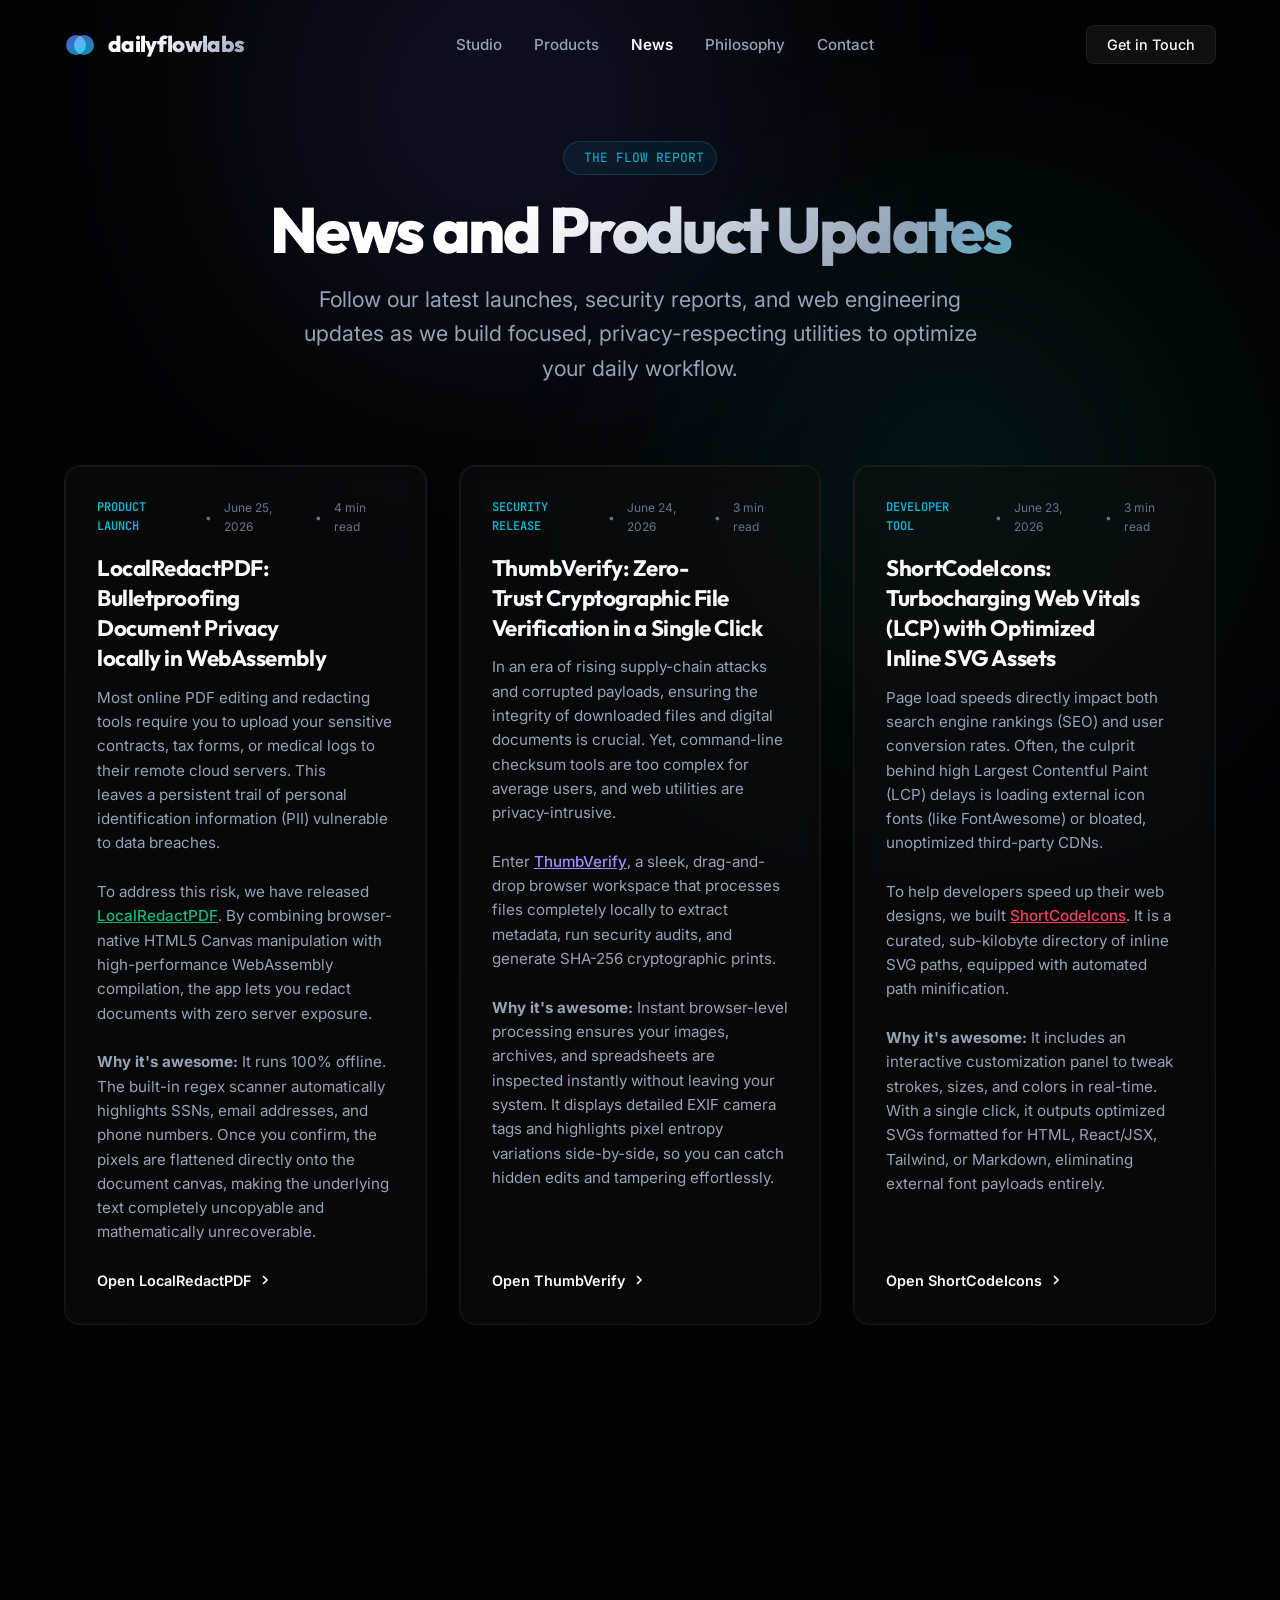
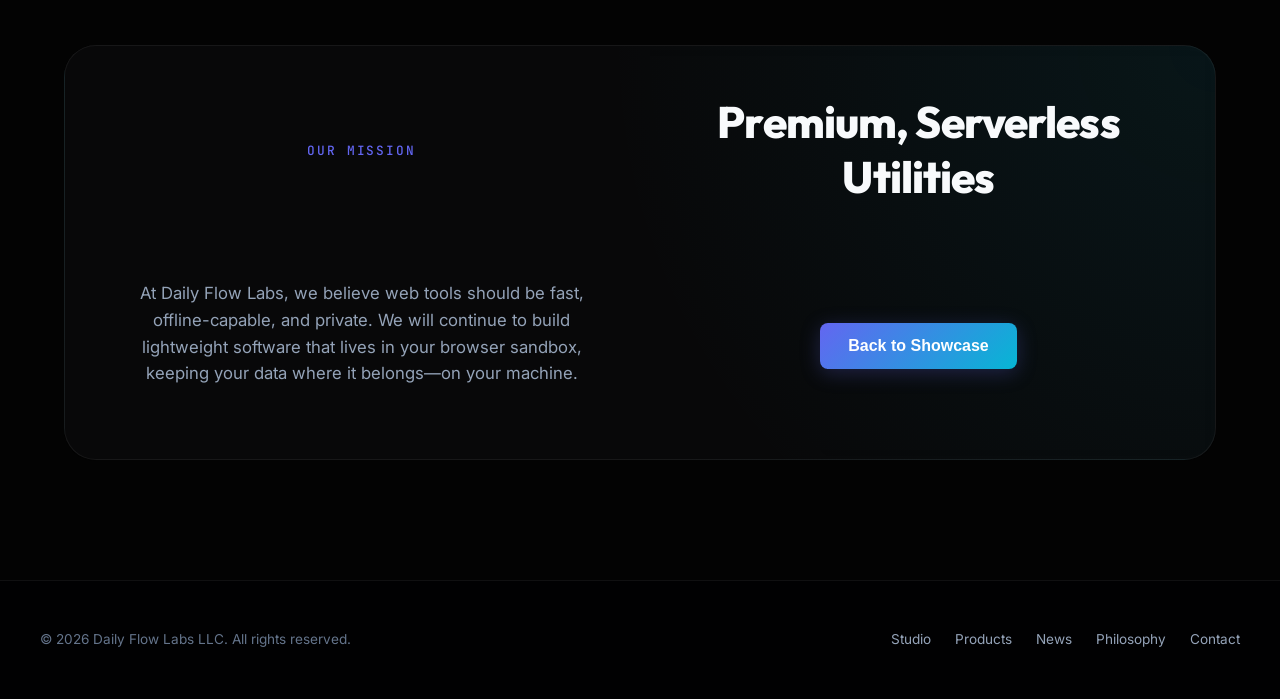
==== news.html @ a39d86da "Add news page and showcase three new apps: ThumbVerify, LocalRedactPDF, ShortCodeIcons" ====
<!DOCTYPE html>
<html lang="en">
<head>
  <!-- Google tag (gtag.js) -->
  <script async src="https://www.googletagmanager.com/gtag/js?id=G-Y9NVESWLRV"></script>
  <script>
    window.dataLayer = window.dataLayer || [];
    function gtag(){dataLayer.push(arguments);}
    gtag('js', new Date());

    gtag('config', 'G-Y9NVESWLRV');
  </script>

  <meta charset="UTF-8">
  <meta name="viewport" content="width=device-width, initial-scale=1.0">
  
  <!-- SEO Meta Tags -->
  <title>News & Updates | Daily Flow Labs LLC</title>
  <meta name="description" content="Read the latest product announcements, engineering updates, and privacy reports from Daily Flow Labs LLC. Learn about ThumbVerify, LocalRedactPDF, and ShortCodeIcons.">
  <meta name="keywords" content="Daily Flow Labs, news, updates, software blog, ThumbVerify, LocalRedactPDF, ShortCodeIcons, privacy-first software, local-first apps">
  <meta name="author" content="Daily Flow Labs LLC">
  <meta name="robots" content="index, follow">
  
  <!-- OpenGraph / Facebook -->
  <meta property="og:type" content="website">
  <meta property="og:url" content="https://dailyflowlabs.com/news.html">
  <meta property="og:title" content="News & Updates | Daily Flow Labs LLC">
  <meta property="og:description" content="Stay updated with our latest local-first utility apps, WebAssembly releases, and offline-capable software updates.">
  <meta property="og:image" content="https://dailyflowlabs.com/assets/og-cover.png">

  <!-- Twitter -->
  <meta property="twitter:card" content="summary_large_image">
  <meta property="twitter:url" content="https://dailyflowlabs.com/news.html">
  <meta property="twitter:title" content="News & Updates | Daily Flow Labs LLC">
  <meta property="twitter:description" content="Stay updated with our latest local-first utility apps, WebAssembly releases, and offline-capable software updates.">
  <meta property="twitter:image" content="https://dailyflowlabs.com/assets/og-cover.png">

  <!-- Style Sheets -->
  <link rel="stylesheet" href="index.css">
  
  <!-- Scripts -->
  <script src="app.js" defer></script>

  <!-- Structured Data JSON-LD for Articles & Blog -->
  <script type="application/ld+json">
  {
    "@context": "https://schema.org",
    "@type": "Blog",
    "name": "The Flow Report",
    "description": "Latest announcements and product releases from Daily Flow Labs.",
    "url": "https://dailyflowlabs.com/news.html",
    "publisher": {
      "@type": "Organization",
      "name": "Daily Flow Labs LLC",
      "logo": {
        "@type": "ImageObject",
        "url": "https://dailyflowlabs.com/assets/og-cover.png"
      }
    },
    "blogPost": [
      {
        "@type": "BlogPosting",
        "headline": "LocalRedactPDF: Bulletproofing Document Privacy locally in WebAssembly",
        "datePublished": "2026-06-25",
        "author": {
          "@type": "Organization",
          "name": "Daily Flow Labs LLC"
        },
        "description": "We are proud to announce the release of LocalRedactPDF, a 100% offline document redact tool built using WebAssembly that scrubs sensitive details entirely in your browser canvas.",
        "url": "https://dailyflowlabs.com/news.html#localredactpdf"
      },
      {
        "@type": "BlogPosting",
        "headline": "ThumbVerify: Zero-Trust Cryptographic File Verification in a Single Click",
        "datePublished": "2026-06-24",
        "author": {
          "@type": "Organization",
          "name": "Daily Flow Labs LLC"
        },
        "description": "Ensure media and document integrity with ThumbVerify, a browser-based utility that extracts EXIF metadata and matches cryptographic signatures offline.",
        "url": "https://dailyflowlabs.com/news.html#thumbverify"
      },
      {
        "@type": "BlogPosting",
        "headline": "ShortCodeIcons: Turbocharging Web Vitals (LCP) with Optimized Inline SVG Assets",
        "datePublished": "2026-06-23",
        "author": {
          "@type": "Organization",
          "name": "Daily Flow Labs LLC"
        },
        "description": "Improve your Largest Contentful Paint (LCP) scores by switching to ShortCodeIcons, our new directory of optimized SVGs with custom stroke editors and instant React/HTML code copies.",
        "url": "https://dailyflowlabs.com/news.html#shortcodeicons"
      }
    ]
  }
  </script>
</head>
<body>

  <!-- Background Orbs -->
  <div class="orb orb-primary"></div>
  <div class="orb orb-secondary"></div>

  <!-- Header -->
  <header>
    <div class="header-container">
      <a href="index.html#home" class="logo-wrapper" id="logo-link">
        <div class="logo-symbol"></div>
        <span class="logo-text">dailyflowlabs</span>
      </a>
      <nav>
        <ul class="nav-menu">
          <li><a href="index.html#about" class="nav-link">Studio</a></li>
          <li><a href="index.html#products" class="nav-link">Products</a></li>
          <li><a href="news.html" class="nav-link" style="color: var(--text-primary); font-weight: 600;">News</a></li>
          <li><a href="index.html#philosophy" class="nav-link">Philosophy</a></li>
          <li><a href="index.html#contact" class="nav-link">Contact</a></li>
        </ul>
      </nav>
      <a href="index.html#contact">
        <button class="btn-contact">Get in Touch</button>
      </a>
    </div>
  </header>

  <main>
    <!-- News Hero Section -->
    <section class="news-hero">
      <div class="news-hero-content">
        <div class="news-hero-badge">
          <span></span> The Flow Report
        </div>
        <h1 class="hero-title text-gradient" style="margin-bottom: 16px;">News and Product Updates</h1>
        <p class="hero-subtitle" style="max-width: 700px; margin: 0 auto;">
          Follow our latest launches, security reports, and web engineering updates as we build focused, privacy-respecting utilities to optimize your daily workflow.
        </p>
      </div>
    </section>

    <!-- Articles Grid Section -->
    <section class="section container" style="padding-top: 20px;">
      <div class="news-grid">
        
        <!-- ARTICLE 1: LocalRedactPDF -->
        <article class="news-card native-reveal reveal" id="localredactpdf">
          <div class="news-card-meta">
            <span class="news-card-category">Product Launch</span>
            <span>&bull;</span>
            <time datetime="2026-06-25">June 25, 2026</time>
            <span>&bull;</span>
            <span>4 min read</span>
          </div>
          <h2 class="news-card-title">LocalRedactPDF: Bulletproofing Document Privacy locally in WebAssembly</h2>
          <p class="news-card-summary">
            Most online PDF editing and redacting tools require you to upload your sensitive contracts, tax forms, or medical logs to their remote cloud servers. This leaves a persistent trail of personal identification information (PII) vulnerable to data breaches. 
            <br><br>
            To address this risk, we have released <a href="https://localredactpdf.com" target="_blank" rel="noopener noreferrer" style="color: var(--accent-redact); font-weight: 500; text-decoration: underline;">LocalRedactPDF</a>. By combining browser-native HTML5 Canvas manipulation with high-performance WebAssembly compilation, the app lets you redact documents with zero server exposure.
            <br><br>
            <strong>Why it's awesome:</strong> It runs 100% offline. The built-in regex scanner automatically highlights SSNs, email addresses, and phone numbers. Once you confirm, the pixels are flattened directly onto the document canvas, making the underlying text completely uncopyable and mathematically unrecoverable.
          </p>
          <a href="https://localredactpdf.com" target="_blank" rel="noopener noreferrer" class="news-card-link">
            Open LocalRedactPDF
            <svg width="16" height="16" viewBox="0 0 24 24" fill="none" stroke="currentColor" stroke-width="2.5"><polyline points="9 18 15 12 9 6"/></svg>
          </a>
        </article>

        <!-- ARTICLE 2: ThumbVerify -->
        <article class="news-card native-reveal reveal" id="thumbverify">
          <div class="news-card-meta">
            <span class="news-card-category">Security Release</span>
            <span>&bull;</span>
            <time datetime="2026-06-24">June 24, 2026</time>
            <span>&bull;</span>
            <span>3 min read</span>
          </div>
          <h2 class="news-card-title">ThumbVerify: Zero-Trust Cryptographic File Verification in a Single Click</h2>
          <p class="news-card-summary">
            In an era of rising supply-chain attacks and corrupted payloads, ensuring the integrity of downloaded files and digital documents is crucial. Yet, command-line checksum tools are too complex for average users, and web utilities are privacy-intrusive.
            <br><br>
            Enter <a href="https://thumbverify.com" target="_blank" rel="noopener noreferrer" style="color: var(--accent-thumbverify); font-weight: 500; text-decoration: underline;">ThumbVerify</a>, a sleek, drag-and-drop browser workspace that processes files completely locally to extract metadata, run security audits, and generate SHA-256 cryptographic prints.
            <br><br>
            <strong>Why it's awesome:</strong> Instant browser-level processing ensures your images, archives, and spreadsheets are inspected instantly without leaving your system. It displays detailed EXIF camera tags and highlights pixel entropy variations side-by-side, so you can catch hidden edits and tampering effortlessly.
          </p>
          <a href="https://thumbverify.com" target="_blank" rel="noopener noreferrer" class="news-card-link">
            Open ThumbVerify
            <svg width="16" height="16" viewBox="0 0 24 24" fill="none" stroke="currentColor" stroke-width="2.5"><polyline points="9 18 15 12 9 6"/></svg>
          </a>
        </article>

        <!-- ARTICLE 3: ShortCodeIcons -->
        <article class="news-card native-reveal reveal" id="shortcodeicons">
          <div class="news-card-meta">
            <span class="news-card-category">Developer Tool</span>
            <span>&bull;</span>
            <time datetime="2026-06-23">June 23, 2026</time>
            <span>&bull;</span>
            <span>3 min read</span>
          </div>
          <h2 class="news-card-title">ShortCodeIcons: Turbocharging Web Vitals (LCP) with Optimized Inline SVG Assets</h2>
          <p class="news-card-summary">
            Page load speeds directly impact both search engine rankings (SEO) and user conversion rates. Often, the culprit behind high Largest Contentful Paint (LCP) delays is loading external icon fonts (like FontAwesome) or bloated, unoptimized third-party CDNs.
            <br><br>
            To help developers speed up their web designs, we built <a href="https://shortcodeicons.com" target="_blank" rel="noopener noreferrer" style="color: var(--accent-icons); font-weight: 500; text-decoration: underline;">ShortCodeIcons</a>. It is a curated, sub-kilobyte directory of inline SVG paths, equipped with automated path minification.
            <br><br>
            <strong>Why it's awesome:</strong> It includes an interactive customization panel to tweak strokes, sizes, and colors in real-time. With a single click, it outputs optimized SVGs formatted for HTML, React/JSX, Tailwind, or Markdown, eliminating external font payloads entirely.
          </p>
          <a href="https://shortcodeicons.com" target="_blank" rel="noopener noreferrer" class="news-card-link">
            Open ShortCodeIcons
            <svg width="16" height="16" viewBox="0 0 24 24" fill="none" stroke="currentColor" stroke-width="2.5"><polyline points="9 18 15 12 9 6"/></svg>
          </a>
        </article>

      </div>
    </section>

    <!-- News CTA Section -->
    <section class="section container native-reveal reveal" style="padding-bottom: 120px;">
      <div class="philosophy-card" style="padding: 48px; background: radial-gradient(circle at top right, rgba(6, 182, 212, 0.08), transparent 50%), var(--bg-card); text-align: center;">
        <span class="section-tag" style="margin: 0 auto 12px; display: table;">Our Mission</span>
        <h2 class="section-title" style="margin-bottom: 16px;">Premium, Serverless Utilities</h2>
        <p style="max-width: 600px; margin: 0 auto 24px; line-height: 1.6;">
          At Daily Flow Labs, we believe web tools should be fast, offline-capable, and private. We will continue to build lightweight software that lives in your browser sandbox, keeping your data where it belongs—on your machine.
        </p>
        <a href="index.html#products">
          <button class="btn-primary">Back to Showcase</button>
        </a>
      </div>
    </section>
  </main>

  <!-- Footer -->
  <footer>
    <div class="footer-container">
      <div class="footer-copy">
        &copy; 2026 Daily Flow Labs LLC. All rights reserved.
      </div>
      <ul class="footer-links">
        <li><a href="index.html#about">Studio</a></li>
        <li><a href="index.html#products">Products</a></li>
        <li><a href="news.html">News</a></li>
        <li><a href="index.html#philosophy">Philosophy</a></li>
        <li><a href="index.html#contact">Contact</a></li>
      </ul>
    </div>
  </footer>

</body>
</html>
---- index.css ----
@import url('https://fonts.googleapis.com/css2?family=Inter:wght@300;400;500;600&family=Outfit:wght@300;400;500;600;700;800&family=JetBrains+Mono:wght@400;500&display=swap');

/* --- Modern Design System Custom Properties --- */
:root {
  --font-sans: 'Inter', system-ui, -apple-system, BlinkMacSystemFont, 'Segoe UI', Roboto, sans-serif;
  --font-display: 'Outfit', var(--font-sans);
  --font-mono: 'JetBrains Mono', monospace;

  /* Obsidian dark-themed base colors */
  --bg-base: #030303;
  --bg-surface: #0a0a0c;
  --bg-card: rgba(14, 14, 17, 0.5);
  --bg-card-hover: rgba(20, 20, 25, 0.65);
  
  --border-color: rgba(255, 255, 255, 0.06);
  --border-color-hover: rgba(255, 255, 255, 0.15);
  
  --text-primary: #f8fafc;
  --text-secondary: #94a3b8;
  --text-muted: #64748b;
  
  /* Brand Glow Accents */
  --accent-indigo: #6366f1;
  --accent-cyan: #06b6d4;
  --accent-indigo-glow: rgba(99, 102, 241, 0.15);
  --accent-cyan-glow: rgba(6, 182, 212, 0.15);
  
  /* Product Accents */
  --accent-domus: #f59e0b; /* Amber Gold */
  --accent-domus-glow: rgba(245, 158, 11, 0.12);
  --accent-iron: #0ea5e9; /* Sky Blue */
  --accent-iron-glow: rgba(14, 165, 233, 0.12);
  
  --accent-thumbverify: #a78bfa; /* Violet Purple */
  --accent-thumbverify-glow: rgba(167, 139, 250, 0.12);
  --accent-redact: #10b981; /* Emerald Green */
  --accent-redact-glow: rgba(16, 185, 129, 0.12);
  --accent-icons: #f43f5e; /* Rose Pink */
  --accent-icons-glow: rgba(244, 63, 94, 0.12);

  --radius-sm: 8px;
  --radius-md: 16px;
  --radius-lg: 24px;
  --radius-xl: 32px;
  
  --transition-smooth: all 0.4s cubic-bezier(0.16, 1, 0.3, 1);
  --transition-fast: all 0.2s ease;
  
  --container-width: 1200px;
}

/* --- Base & Reset Styles --- */
*, *::before, *::after {
  box-sizing: border-box;
  margin: 0;
  padding: 0;
}

html {
  scroll-behavior: smooth;
  background-color: var(--bg-base);
  color: var(--text-primary);
  font-family: var(--font-sans);
  -webkit-font-smoothing: antialiased;
  -moz-osx-font-smoothing: grayscale;
}

body {
  overflow-x: hidden;
  line-height: 1.6;
}

/* Custom Scrollbar */
::-webkit-scrollbar {
  width: 8px;
}
::-webkit-scrollbar-track {
  background: var(--bg-base);
}
::-webkit-scrollbar-thumb {
  background: rgba(255, 255, 255, 0.1);
  border-radius: 4px;
}
::-webkit-scrollbar-thumb:hover {
  background: rgba(255, 255, 255, 0.2);
}

/* Typography Utility */
h1, h2, h3, h4 {
  font-family: var(--font-display);
  font-weight: 700;
  letter-spacing: -0.02em;
  color: var(--text-primary);
  line-height: 1.25;
}

p {
  color: var(--text-secondary);
  font-size: 1.05rem;
}

a {
  color: inherit;
  text-decoration: none;
  transition: var(--transition-fast);
}

/* Focus states for accessibility */
a:focus-visible, button:focus-visible, input:focus-visible, textarea:focus-visible {
  outline: 2px solid var(--accent-cyan);
  outline-offset: 4px;
}

/* --- Layout Components --- */
.section {
  padding: 120px 24px;
  position: relative;
}

.container {
  max-width: var(--container-width);
  margin: 0 auto;
  position: relative;
  z-index: 2;
}

/* Floating background glow elements */
.orb {
  position: absolute;
  border-radius: 50%;
  filter: blur(140px);
  z-index: 1;
  pointer-events: none;
  opacity: 0.45;
}

.orb-primary {
  width: 500px;
  height: 500px;
  background: radial-gradient(circle, var(--accent-indigo) 0%, transparent 70%);
  top: -150px;
  left: 20%;
  animation: float-slow 20s infinite alternate ease-in-out;
}

.orb-secondary {
  width: 400px;
  height: 400px;
  background: radial-gradient(circle, var(--accent-cyan) 0%, transparent 70%);
  top: 30%;
  right: 10%;
  animation: float-slow 25s infinite alternate-reverse ease-in-out;
}

@keyframes float-slow {
  0% { transform: translate(0, 0) scale(1); }
  50% { transform: translate(30px, -40px) scale(1.1); }
  100% { transform: translate(-20px, 20px) scale(0.9); }
}

/* --- Header Section (with Scroll-driven Animation) --- */
header {
  position: fixed;
  top: 0;
  left: 0;
  right: 0;
  height: 90px;
  z-index: 100;
  display: flex;
  align-items: center;
  border-bottom: 1px solid transparent;
  transition: var(--transition-smooth);
  backdrop-filter: blur(0px);
  -webkit-backdrop-filter: blur(0px);
  background: transparent;
}

.header-container {
  width: 100%;
  max-width: var(--container-width);
  margin: 0 auto;
  padding: 0 24px;
  display: flex;
  justify-content: space-between;
  align-items: center;
}

.logo-wrapper {
  display: flex;
  align-items: center;
  gap: 12px;
}

.logo-symbol {
  width: 32px;
  height: 32px;
  display: grid;
  place-items: center;
  position: relative;
}

.logo-symbol::before, .logo-symbol::after {
  content: '';
  position: absolute;
  border-radius: 50%;
  background: linear-gradient(135deg, var(--accent-indigo), var(--accent-cyan));
}

.logo-symbol::before {
  width: 20px;
  height: 20px;
  left: 2px;
  top: 6px;
  mix-blend-mode: screen;
  opacity: 0.85;
}

.logo-symbol::after {
  width: 20px;
  height: 20px;
  right: 2px;
  bottom: 6px;
  mix-blend-mode: screen;
  opacity: 0.85;
}

.logo-text {
  font-family: var(--font-display);
  font-weight: 800;
  font-size: 1.4rem;
  letter-spacing: -0.03em;
  background: linear-gradient(135deg, #ffffff 30%, var(--text-secondary) 100%);
  -webkit-background-clip: text;
  background-clip: text;
  -webkit-text-fill-color: transparent;
}

.nav-menu {
  display: flex;
  gap: 32px;
  list-style: none;
  align-items: center;
}

.nav-link {
  font-size: 0.95rem;
  font-weight: 500;
  color: var(--text-secondary);
  position: relative;
  padding: 8px 0;
}

.nav-link:hover {
  color: var(--text-primary);
}

.nav-link::after {
  content: '';
  position: absolute;
  bottom: 0;
  left: 0;
  width: 0;
  height: 1.5px;
  background: linear-gradient(90deg, var(--accent-indigo), var(--accent-cyan));
  transition: var(--transition-fast);
}

.nav-link:hover::after {
  width: 100%;
}

.btn-contact {
  padding: 10px 20px;
  border-radius: var(--radius-sm);
  background: rgba(255, 255, 255, 0.05);
  border: 1px solid var(--border-color);
  color: var(--text-primary);
  font-family: var(--font-sans);
  font-weight: 500;
  font-size: 0.9rem;
  cursor: pointer;
  transition: var(--transition-fast);
}

.btn-contact:hover {
  background: rgba(255, 255, 255, 0.1);
  border-color: rgba(255, 255, 255, 0.2);
  transform: translateY(-1px);
}

/* NATIVE SCROLL-DRIVEN ANIMATION FOR HEADER */
@supports ((animation-timeline: scroll()) and (animation-range: 0% 100%)) {
  @keyframes shrink-header {
    to {
      height: 64px;
      background: rgba(3, 3, 3, 0.75);
      backdrop-filter: blur(16px);
      -webkit-backdrop-filter: blur(16px);
      border-bottom: 1px solid rgba(255, 255, 255, 0.08);
    }
  }

  header {
    animation: shrink-header auto linear both;
    animation-timeline: scroll(block root);
    animation-range: 0px 100px;
  }
}

/* --- Hero Section --- */
.hero {
  min-height: 95vh;
  display: flex;
  align-items: center;
  justify-content: center;
  position: relative;
  padding-top: 140px;
  text-align: center;
}

.hero-content {
  max-width: 800px;
  margin: 0 auto;
}

.hero-badge {
  display: inline-flex;
  align-items: center;
  gap: 8px;
  padding: 6px 14px;
  border-radius: 99px;
  background: rgba(255, 255, 255, 0.03);
  border: 1px solid rgba(255, 255, 255, 0.08);
  font-family: var(--font-mono);
  font-size: 0.75rem;
  text-transform: uppercase;
  letter-spacing: 0.08em;
  color: var(--accent-cyan);
  margin-bottom: 32px;
}

.hero-badge span {
  width: 6px;
  height: 6px;
  background: var(--accent-cyan);
  border-radius: 50%;
  display: inline-block;
  box-shadow: 0 0 8px var(--accent-cyan);
}

.hero-title {
  font-size: clamp(2.5rem, 5vw, 4.5rem);
  font-weight: 800;
  line-height: 1.1;
  letter-spacing: -0.04em;
  margin-bottom: 24px;
}

.text-gradient {
  background: linear-gradient(135deg, #ffffff 40%, var(--text-secondary) 70%, var(--accent-cyan) 100%);
  -webkit-background-clip: text;
  background-clip: text;
  -webkit-text-fill-color: transparent;
}

.hero-subtitle {
  font-size: clamp(1.1rem, 2vw, 1.35rem);
  max-width: 620px;
  margin: 0 auto 40px;
  color: var(--text-secondary);
}

.hero-actions {
  display: flex;
  gap: 16px;
  justify-content: center;
  flex-wrap: wrap;
}

.btn-primary {
  padding: 14px 28px;
  border-radius: var(--radius-sm);
  background: linear-gradient(135deg, var(--accent-indigo), var(--accent-cyan));
  color: #ffffff;
  font-weight: 600;
  font-size: 1rem;
  border: none;
  cursor: pointer;
  transition: var(--transition-smooth);
  box-shadow: 0 4px 20px rgba(99, 102, 241, 0.25);
}

.btn-primary:hover {
  transform: translateY(-2px);
  box-shadow: 0 6px 24px rgba(6, 182, 212, 0.4);
}

.btn-secondary {
  padding: 14px 28px;
  border-radius: var(--radius-sm);
  background: rgba(255, 255, 255, 0.03);
  border: 1px solid var(--border-color);
  color: var(--text-primary);
  font-weight: 600;
  font-size: 1rem;
  cursor: pointer;
  transition: var(--transition-fast);
}

.btn-secondary:hover {
  background: rgba(255, 255, 255, 0.08);
  border-color: rgba(255, 255, 255, 0.15);
  transform: translateY(-1px);
}


/* --- Section Titles --- */
.section-header {
  text-align: center;
  max-width: 600px;
  margin: 0 auto 70px;
}

.section-tag {
  font-family: var(--font-mono);
  font-size: 0.8rem;
  font-weight: 500;
  text-transform: uppercase;
  letter-spacing: 0.15em;
  color: var(--accent-indigo);
  margin-bottom: 12px;
  display: block;
}

.section-title {
  font-size: clamp(2rem, 3.5vw, 2.75rem);
  font-weight: 800;
  margin-bottom: 16px;
}

.section-description {
  color: var(--text-secondary);
  font-size: 1.1rem;
}

/* --- About Section --- */
.about-grid {
  display: grid;
  grid-template-columns: 1fr 1fr;
  gap: 60px;
  align-items: center;
}

.about-features {
  display: grid;
  gap: 24px;
}

.about-feature {
  display: flex;
  gap: 16px;
}

.about-feature-icon {
  width: 48px;
  height: 48px;
  border-radius: 12px;
  background: rgba(99, 102, 241, 0.1);
  border: 1px solid rgba(99, 102, 241, 0.2);
  display: grid;
  place-items: center;
  color: var(--accent-indigo);
  flex-shrink: 0;
}

.about-feature-title {
  font-size: 1.15rem;
  font-weight: 600;
  margin-bottom: 4px;
}

.about-feature-desc {
  font-size: 0.95rem;
}

/* Visual bubble diagram for about section */
.about-visual {
  background: var(--bg-card);
  border: 1px solid var(--border-color);
  border-radius: var(--radius-lg);
  padding: 32px;
  position: relative;
  overflow: hidden;
  backdrop-filter: blur(12px);
  -webkit-backdrop-filter: blur(12px);
  min-height: 380px;
  display: flex;
  flex-direction: column;
  justify-content: center;
  align-items: center;
}

.about-visual::before {
  content: '';
  position: absolute;
  width: 250px;
  height: 250px;
  background: var(--accent-indigo-glow);
  filter: blur(80px);
  top: -50px;
  right: -50px;
  pointer-events: none;
}

.about-visual-container {
  position: relative;
  width: 100%;
  max-width: 320px;
  height: 260px;
  display: flex;
  justify-content: center;
  align-items: center;
}

.about-bubble {
  position: absolute;
  width: 160px;
  height: 160px;
  border-radius: 24px;
  padding: 20px;
  display: flex;
  flex-direction: column;
  justify-content: space-between;
  text-align: left;
  box-shadow: 0 10px 30px rgba(0,0,0,0.5);
  transition: var(--transition-smooth);
}

.about-bubble-domus {
  left: 0;
  top: 20px;
  background: rgba(245, 158, 11, 0.03);
  border: 1.5px solid rgba(245, 158, 11, 0.15);
  transform: rotate(-4deg);
}

.about-bubble-domus:hover {
  transform: rotate(-4deg) translateY(-8px);
  border-color: var(--accent-domus);
  box-shadow: 0 15px 35px rgba(245, 158, 11, 0.15);
}

.about-bubble-iron {
  right: 0;
  bottom: 20px;
  background: rgba(14, 165, 233, 0.03);
  border: 1.5px solid rgba(14, 165, 233, 0.15);
  transform: rotate(4deg);
}

.about-bubble-iron:hover {
  transform: rotate(4deg) translateY(-8px);
  border-color: var(--accent-iron);
  box-shadow: 0 15px 35px rgba(14, 165, 233, 0.15);
}

/* --- Products Showcase Grid --- */
.products-grid {
  display: grid;
  grid-template-columns: 1fr 1fr;
  gap: 40px;
}

.product-card {
  background: var(--bg-card);
  border: 1px solid var(--border-color);
  border-radius: var(--radius-lg);
  padding: 48px;
  position: relative;
  overflow: hidden;
  display: flex;
  flex-direction: column;
  transition: var(--transition-smooth);
  backdrop-filter: blur(12px);
  -webkit-backdrop-filter: blur(12px);
}

.product-card::before {
  content: '';
  position: absolute;
  inset: 0;
  border-radius: var(--radius-lg);
  padding: 1px;
  background: linear-gradient(135deg, rgba(255,255,255,0.08) 0%, rgba(255,255,255,0.01) 100%);
  -webkit-mask: linear-gradient(#fff 0 0) content-box, linear-gradient(#fff 0 0);
  mask: linear-gradient(#fff 0 0) content-box, linear-gradient(#fff 0 0);
  -webkit-mask-composite: xor;
  mask-composite: exclude;
  pointer-events: none;
}

.product-card:hover {
  transform: translateY(-4px);
  border-color: var(--border-color-hover);
  background: var(--bg-card-hover);
}

.product-card-domus:hover {
  box-shadow: 0 10px 40px var(--accent-domus-glow);
}

.product-card-iron:hover {
  box-shadow: 0 10px 40px var(--accent-iron-glow);
}

.product-card-thumbverify:hover {
  box-shadow: 0 10px 40px var(--accent-thumbverify-glow);
}

.product-card-redact:hover {
  box-shadow: 0 10px 40px var(--accent-redact-glow);
}

.product-card-icons:hover {
  box-shadow: 0 10px 40px var(--accent-icons-glow);
}

.product-header {
  display: flex;
  align-items: center;
  justify-content: space-between;
  margin-bottom: 24px;
}

.product-tag {
  font-family: var(--font-mono);
  font-size: 0.75rem;
  font-weight: 500;
  text-transform: uppercase;
  letter-spacing: 0.1em;
  padding: 4px 10px;
  border-radius: 4px;
  border: 1px solid transparent;
}

.product-tag-domus {
  background: rgba(245, 158, 11, 0.08);
  border-color: rgba(245, 158, 11, 0.2);
  color: var(--accent-domus);
}

.product-tag-iron {
  background: rgba(14, 165, 233, 0.08);
  border-color: rgba(14, 165, 233, 0.2);
  color: var(--accent-iron);
}

.product-tag-thumbverify {
  background: rgba(167, 139, 250, 0.08);
  border-color: rgba(167, 139, 250, 0.2);
  color: var(--accent-thumbverify);
}

.product-tag-redact {
  background: rgba(16, 185, 129, 0.08);
  border-color: rgba(16, 185, 129, 0.2);
  color: var(--accent-redact);
}

.product-tag-icons {
  background: rgba(244, 63, 94, 0.08);
  border-color: rgba(244, 63, 94, 0.2);
  color: var(--accent-icons);
}

.product-logo {
  display: flex;
  align-items: center;
  gap: 12px;
  margin-bottom: 16px;
}

.product-logo-icon {
  width: 40px;
  height: 40px;
  border-radius: 10px;
  display: grid;
  place-items: center;
  font-size: 1.25rem;
}

.product-logo-icon-domus {
  background: linear-gradient(135deg, var(--accent-domus) 0%, #f97316 100%);
  color: #ffffff;
  box-shadow: 0 4px 12px rgba(245, 158, 11, 0.3);
}

.product-logo-icon-iron {
  background: linear-gradient(135deg, var(--accent-iron) 0%, #0284c7 100%);
  color: #ffffff;
  box-shadow: 0 4px 12px rgba(14, 165, 233, 0.3);
}

.product-logo-icon-thumbverify {
  background: linear-gradient(135deg, var(--accent-thumbverify) 0%, #7c3aed 100%);
  color: #ffffff;
  box-shadow: 0 4px 12px rgba(167, 139, 250, 0.3);
}

.product-logo-icon-redact {
  background: linear-gradient(135deg, var(--accent-redact) 0%, #059669 100%);
  color: #ffffff;
  box-shadow: 0 4px 12px rgba(16, 185, 129, 0.3);
}

.product-logo-icon-icons {
  background: linear-gradient(135deg, var(--accent-icons) 0%, #e11d48 100%);
  color: #ffffff;
  box-shadow: 0 4px 12px rgba(244, 63, 94, 0.3);
}

.product-name {
  font-size: 1.75rem;
  font-weight: 800;
}

.product-description {
  font-size: 1.05rem;
  line-height: 1.6;
  margin-bottom: 32px;
}

/* Feature tags */
.product-features {
  display: flex;
  flex-wrap: wrap;
  gap: 8px;
  margin-bottom: 40px;
}

.product-feature-tag {
  font-size: 0.8rem;
  background: rgba(255, 255, 255, 0.03);
  border: 1px solid rgba(255, 255, 255, 0.05);
  color: var(--text-secondary);
  padding: 6px 12px;
  border-radius: 6px;
  font-family: var(--font-sans);
}

/* Interactive app mockup frames inside the cards */
.product-mockup {
  margin-top: auto;
  border-radius: var(--radius-md);
  border: 1px solid rgba(255, 255, 255, 0.08);
  background: #020203;
  padding: 16px;
  height: 220px;
  overflow: hidden;
  position: relative;
  box-shadow: inset 0 2px 8px rgba(0, 0, 0, 0.8);
}

/* --- Mockup 1: DomusDash (Family Organizer Dashboard) --- */
.mockup-domus-grid {
  display: grid;
  grid-template-columns: 2fr 1.2fr;
  gap: 12px;
  height: 100%;
}

.mockup-card {
  background: rgba(255, 255, 255, 0.02);
  border: 1px solid rgba(255, 255, 255, 0.04);
  border-radius: 8px;
  padding: 12px;
  display: flex;
  flex-direction: column;
}

.mockup-card-title {
  font-family: var(--font-mono);
  font-size: 0.65rem;
  color: var(--accent-domus);
  text-transform: uppercase;
  letter-spacing: 0.05em;
  margin-bottom: 8px;
}

.mockup-calendar {
  display: flex;
  flex-direction: column;
  gap: 6px;
}

.calendar-row {
  display: flex;
  align-items: center;
  justify-content: space-between;
  font-size: 0.72rem;
  padding: 4px 6px;
  background: rgba(255, 255, 255, 0.01);
  border-radius: 4px;
  border-left: 2px solid var(--accent-domus);
}

.calendar-time {
  font-family: var(--font-mono);
  color: var(--text-muted);
}

.mockup-chores {
  display: flex;
  flex-direction: column;
  gap: 6px;
}

.chore-row {
  display: flex;
  align-items: center;
  gap: 8px;
  font-size: 0.72rem;
}

.chore-check {
  width: 12px;
  height: 12px;
  border: 1.5px solid rgba(255,255,255,0.2);
  border-radius: 3px;
  display: inline-block;
  flex-shrink: 0;
}

.chore-check-checked {
  background: var(--accent-domus);
  border-color: var(--accent-domus);
  position: relative;
}

.chore-check-checked::after {
  content: '✓';
  color: #000;
  font-size: 8px;
  font-weight: bold;
  position: absolute;
  top: 50%;
  left: 50%;
  transform: translate(-50%, -50%);
}

.chore-text-done {
  text-decoration: line-through;
  color: var(--text-muted);
}

/* --- Mockup 2: IronDial (Fitness Dashboard) --- */
.mockup-iron-grid {
  display: grid;
  grid-template-columns: 1fr 1fr;
  gap: 12px;
  height: 100%;
}

.mockup-vital-card {
  text-align: center;
  justify-content: center;
}

.mockup-vital-num {
  font-family: var(--font-mono);
  font-size: 1.6rem;
  font-weight: 700;
  color: var(--text-primary);
  margin-top: 4px;
}

.mockup-vital-num span {
  font-size: 0.75rem;
  color: var(--text-secondary);
}

.mockup-workout-list {
  display: flex;
  flex-direction: column;
  gap: 6px;
}

.workout-item {
  display: flex;
  justify-content: space-between;
  align-items: center;
  font-size: 0.7rem;
  padding: 5px 8px;
  background: rgba(255, 255, 255, 0.02);
  border-radius: 4px;
}

.workout-sets {
  font-family: var(--font-mono);
  background: rgba(14, 165, 233, 0.1);
  color: var(--accent-iron);
  padding: 1px 4px;
  border-radius: 3px;
  font-size: 0.65rem;
}

/* CTA buttons inside card footer */
.product-cta {
  display: inline-flex;
  align-items: center;
  gap: 8px;
  font-weight: 600;
  font-size: 0.95rem;
  margin-top: 32px;
  padding: 12px 24px;
  border-radius: var(--radius-sm);
  text-align: center;
  justify-content: center;
  transition: var(--transition-fast);
}

.product-cta-domus {
  background: var(--accent-domus);
  color: #030303;
}

.product-cta-domus:hover {
  background: #f5b02b;
  transform: translateY(-1px);
}

.product-cta-iron {
  background: var(--accent-iron);
  color: #030303;
}

.product-cta-iron:hover {
  background: #38bdf8;
  transform: translateY(-1px);
}

.product-cta-thumbverify {
  background: var(--accent-thumbverify);
  color: #030303;
}

.product-cta-thumbverify:hover {
  background: #c084fc;
  transform: translateY(-1px);
}

.product-cta-redact {
  background: var(--accent-redact);
  color: #030303;
}

.product-cta-redact:hover {
  background: #34d399;
  transform: translateY(-1px);
}

.product-cta-icons {
  background: var(--accent-icons);
  color: #030303;
}

.product-cta-icons:hover {
  background: #fb7185;
  transform: translateY(-1px);
}

.product-cta svg {
  transition: transform 0.2s ease;
}

.product-cta:hover svg {
  transform: translateX(4px);
}

/* --- Philosophy / Security Section --- */
.philosophy-card {
  background: radial-gradient(circle at top left, rgba(99, 102, 241, 0.08), transparent 50%), var(--bg-card);
  border: 1px solid var(--border-color);
  border-radius: var(--radius-xl);
  padding: 60px;
  display: grid;
  grid-template-columns: 1fr 1fr;
  gap: 60px;
  align-items: center;
  backdrop-filter: blur(12px);
  -webkit-backdrop-filter: blur(12px);
}

.philosophy-title {
  font-size: 2.25rem;
  margin-bottom: 20px;
}

.philosophy-text {
  margin-bottom: 24px;
  line-height: 1.7;
}

.philosophy-pillars {
  display: flex;
  flex-direction: column;
  gap: 28px;
}

.pillar-item {
  display: flex;
  gap: 20px;
}

.pillar-icon {
  width: 48px;
  height: 48px;
  border-radius: 50%;
  background: rgba(6, 182, 212, 0.06);
  border: 1px solid rgba(6, 182, 212, 0.2);
  display: grid;
  place-items: center;
  color: var(--accent-cyan);
  flex-shrink: 0;
}

.pillar-name {
  font-size: 1.15rem;
  font-weight: 600;
  margin-bottom: 6px;
}

.pillar-desc {
  font-size: 0.95rem;
}

/* --- Contact & Inquiries Form --- */
.contact-layout {
  display: grid;
  grid-template-columns: 1.2fr 1.8fr;
  gap: 80px;
}

.contact-info {
  display: flex;
  flex-direction: column;
  justify-content: center;
}

.contact-meta {
  display: flex;
  flex-direction: column;
  gap: 20px;
  margin-top: 32px;
}

.contact-meta-item {
  display: flex;
  align-items: center;
  gap: 12px;
  font-family: var(--font-mono);
  font-size: 0.9rem;
  color: var(--text-secondary);
}

.contact-meta-icon {
  color: var(--accent-indigo);
}

.contact-form {
  background: var(--bg-card);
  border: 1px solid var(--border-color);
  border-radius: var(--radius-lg);
  padding: 40px;
  display: flex;
  flex-direction: column;
  gap: 24px;
  backdrop-filter: blur(12px);
  -webkit-backdrop-filter: blur(12px);
}

.form-group {
  display: flex;
  flex-direction: column;
  gap: 8px;
}

.form-group label {
  font-size: 0.85rem;
  font-weight: 500;
  color: var(--text-secondary);
  font-family: var(--font-mono);
  text-transform: uppercase;
  letter-spacing: 0.05em;
}

.form-group input, .form-group textarea {
  background: rgba(255, 255, 255, 0.02);
  border: 1px solid var(--border-color);
  border-radius: var(--radius-sm);
  padding: 14px 18px;
  font-family: var(--font-sans);
  font-size: 0.95rem;
  color: var(--text-primary);
  transition: var(--transition-fast);
}

.form-group input:focus, .form-group textarea:focus {
  outline: none;
  border-color: var(--accent-cyan);
  background: rgba(255, 255, 255, 0.04);
  box-shadow: 0 0 10px rgba(6, 182, 212, 0.15);
}

.form-group textarea {
  min-height: 120px;
  resize: vertical;
}

/* Submit state feedback button */
.btn-submit {
  padding: 14px 28px;
  border-radius: var(--radius-sm);
  background: linear-gradient(135deg, var(--accent-indigo), var(--accent-cyan));
  color: #ffffff;
  border: none;
  font-family: var(--font-sans);
  font-weight: 600;
  font-size: 0.95rem;
  cursor: pointer;
  transition: var(--transition-smooth);
  display: flex;
  justify-content: center;
  align-items: center;
  gap: 10px;
}

.btn-submit:hover {
  transform: translateY(-1px);
  box-shadow: 0 6px 20px rgba(6, 182, 212, 0.3);
}

.btn-submit:disabled {
  opacity: 0.6;
  cursor: not-allowed;
  transform: none;
  box-shadow: none;
}

.form-success-msg {
  background: rgba(16, 185, 129, 0.08);
  border: 1px solid rgba(16, 185, 129, 0.2);
  color: #10b981;
  padding: 16px;
  border-radius: var(--radius-sm);
  text-align: center;
  font-size: 0.95rem;
  display: none;
  animation: fade-in 0.3s ease;
}

@keyframes fade-in {
  from { opacity: 0; transform: translateY(8px); }
  to { opacity: 1; transform: translateY(0); }
}

/* --- Footer --- */
footer {
  border-top: 1px solid var(--border-color);
  padding: 48px 24px;
  background: #010102;
}

.footer-container {
  max-width: var(--container-width);
  margin: 0 auto;
  display: flex;
  justify-content: space-between;
  align-items: center;
  flex-wrap: wrap;
  gap: 24px;
}

.footer-copy {
  font-size: 0.85rem;
  color: var(--text-muted);
}

.footer-links {
  display: flex;
  gap: 24px;
  list-style: none;
  font-size: 0.85rem;
  color: var(--text-secondary);
}

.footer-links a:hover {
  color: var(--text-primary);
}

/* --- Reveal on Scroll Animations --- */
.reveal {
  opacity: 0;
  transform: translateY(30px);
  transition: opacity 0.8s cubic-bezier(0.16, 1, 0.3, 1), transform 0.8s cubic-bezier(0.16, 1, 0.3, 1);
}

.reveal.revealed {
  opacity: 1;
  transform: translateY(0);
}

/* View Timeline native reveal scroll effects */
@media (prefers-reduced-motion: no-preference) {
  @supports ((animation-timeline: view()) and (animation-range: entry)) {
    @keyframes reveal-up {
      from {
        opacity: 0;
        transform: translateY(40px);
      }
      to {
        opacity: 1;
        transform: translateY(0);
      }
    }
    
    .native-reveal {
      animation: reveal-up auto linear both;
      animation-timeline: view();
      animation-range: entry 10% cover 40%;
      animation-range: entry 10% cover 40%;
    }
  }
}

/* --- Mockup 3: ThumbVerify (File Verification) --- */
.mockup-thumbverify-container {
  display: grid;
  grid-template-columns: 1.1fr 0.9fr;
  gap: 12px;
  height: 100%;
}

.thumbverify-dropzone {
  border: 1px dashed rgba(255, 255, 255, 0.15);
  border-radius: 8px;
  background: rgba(255, 255, 255, 0.01);
  display: flex;
  flex-direction: column;
  align-items: center;
  justify-content: center;
  text-align: center;
  padding: 8px;
  transition: var(--transition-fast);
  color: var(--text-muted);
}

.thumbverify-dropzone-active {
  border-color: var(--accent-thumbverify);
  background: rgba(167, 139, 250, 0.04);
  color: var(--text-primary);
}

.thumbverify-dropzone svg {
  margin-bottom: 6px;
  color: var(--text-muted);
  transition: var(--transition-fast);
}

.thumbverify-dropzone-active svg {
  color: var(--accent-thumbverify);
  transform: scale(1.1);
}

.thumbverify-status-title {
  font-size: 0.65rem;
  font-weight: 600;
  margin-top: 4px;
}

.thumbverify-status-desc {
  font-size: 0.55rem;
  color: var(--text-muted);
}

.thumbverify-results {
  display: flex;
  flex-direction: column;
  gap: 6px;
}

.thumbverify-row {
  display: flex;
  align-items: center;
  gap: 6px;
  font-size: 0.65rem;
  color: var(--text-muted);
  transition: var(--transition-fast);
}

.thumbverify-row.active {
  color: var(--text-primary);
}

.thumbverify-indicator {
  width: 6px;
  height: 6px;
  border-radius: 50%;
  background: rgba(255, 255, 255, 0.15);
}

.thumbverify-row.active .thumbverify-indicator {
  background: var(--accent-thumbverify);
  box-shadow: 0 0 6px var(--accent-thumbverify);
}


/* --- Mockup 4: LocalRedactPDF (PDF Redactor) --- */
.mockup-redact-container {
  display: grid;
  grid-template-columns: 1fr 1fr;
  gap: 12px;
  height: 100%;
}

.redact-preview {
  background: rgba(255, 255, 255, 0.02);
  border: 1px solid rgba(255, 255, 255, 0.04);
  border-radius: 8px;
  padding: 10px;
  display: flex;
  flex-direction: column;
  gap: 8px;
  position: relative;
}

.redact-page-line {
  height: 6px;
  background: rgba(255, 255, 255, 0.08);
  border-radius: 2px;
  width: 100%;
  position: relative;
  overflow: hidden;
}

.redact-page-line-sensitive {
  background: rgba(239, 68, 68, 0.15);
}

.redact-black-bar {
  position: absolute;
  inset: 0;
  background: #000000;
  transform: scaleX(0);
  transform-origin: left;
  transition: transform 0.5s cubic-bezier(0.16, 1, 0.3, 1);
}

.redact-black-bar.redacted {
  transform: scaleX(1);
}

.redact-toggles {
  display: flex;
  flex-direction: column;
  gap: 6px;
}

.redact-toggle-row {
  display: flex;
  align-items: center;
  justify-content: space-between;
  font-size: 0.65rem;
  padding: 4px 6px;
  background: rgba(255, 255, 255, 0.01);
  border-radius: 4px;
}

.redact-switch {
  width: 20px;
  height: 10px;
  background: rgba(255, 255, 255, 0.15);
  border-radius: 5px;
  position: relative;
  transition: var(--transition-fast);
}

.redact-switch::after {
  content: '';
  position: absolute;
  top: 1px;
  left: 1px;
  width: 8px;
  height: 8px;
  background: #ffffff;
  border-radius: 50%;
  transition: var(--transition-fast);
}

.redact-switch-active {
  background: var(--accent-redact);
}

.redact-switch-active::after {
  transform: translateX(10px);
}


/* --- Mockup 5: ShortCodeIcons (SVG copy helper) --- */
.mockup-icons-container {
  display: grid;
  grid-template-columns: 1fr 1fr;
  gap: 12px;
  height: 100%;
}

.mockup-icons-left {
  display: flex;
  flex-direction: column;
  gap: 8px;
}

.icons-search-bar {
  background: rgba(255, 255, 255, 0.03);
  border: 1px solid rgba(255, 255, 255, 0.05);
  border-radius: 4px;
  padding: 4px 8px;
  font-size: 0.65rem;
  color: var(--text-muted);
}

.icons-grid-preview {
  display: grid;
  grid-template-columns: repeat(4, 1fr);
  gap: 6px;
}

.icons-grid-item {
  aspect-ratio: 1;
  background: rgba(255, 255, 255, 0.01);
  border: 1px solid rgba(255, 255, 255, 0.03);
  border-radius: 4px;
  display: grid;
  place-items: center;
  color: var(--text-muted);
  transition: var(--transition-fast);
}

.icons-grid-item-active {
  background: rgba(244, 63, 94, 0.05);
  border-color: rgba(244, 63, 94, 0.2);
  color: var(--accent-icons);
}

.mockup-icons-code-box {
  background: #010101;
  border: 1px solid rgba(255, 255, 255, 0.03);
  border-radius: 8px;
  padding: 8px;
  font-family: var(--font-mono);
  font-size: 0.55rem;
  color: var(--text-muted);
  overflow: hidden;
  display: flex;
  flex-direction: column;
  justify-content: space-between;
}

.code-box-header {
  display: flex;
  justify-content: space-between;
  border-bottom: 1px solid rgba(255, 255, 255, 0.03);
  padding-bottom: 4px;
  margin-bottom: 4px;
  font-size: 0.5rem;
}

.code-box-content {
  white-space: pre;
  color: #a7f3d0;
  line-height: 1.4;
}

.code-box-copy-badge {
  font-size: 0.5rem;
  background: rgba(255, 255, 255, 0.05);
  padding: 1px 4px;
  border-radius: 3px;
  align-self: flex-end;
}


/* --- News Page Layout --- */
.news-hero {
  padding: 140px 24px 60px;
  text-align: center;
  position: relative;
  z-index: 2;
}

.news-hero-badge {
  display: inline-flex;
  align-items: center;
  gap: 8px;
  font-size: 0.8rem;
  font-family: var(--font-mono);
  text-transform: uppercase;
  color: var(--accent-cyan);
  background: rgba(6, 182, 212, 0.08);
  border: 1px solid rgba(6, 182, 212, 0.2);
  padding: 6px 12px;
  border-radius: 100px;
  margin-bottom: 20px;
}

.news-grid {
  display: grid;
  grid-template-columns: repeat(3, 1fr);
  gap: 32px;
  margin-bottom: 80px;
}

@media (max-width: 1024px) {
  .news-grid {
    grid-template-columns: 1fr 1fr;
  }
}

@media (max-width: 768px) {
  .news-grid {
    grid-template-columns: 1fr;
  }
}

.news-card {
  background: var(--bg-card);
  border: 1px solid var(--border-color);
  border-radius: var(--radius-md);
  padding: 32px;
  display: flex;
  flex-direction: column;
  transition: var(--transition-smooth);
  position: relative;
  overflow: hidden;
  backdrop-filter: blur(12px);
  -webkit-backdrop-filter: blur(12px);
}

.news-card::before {
  content: '';
  position: absolute;
  inset: 0;
  border-radius: var(--radius-md);
  padding: 1px;
  background: linear-gradient(135deg, rgba(255,255,255,0.06) 0%, rgba(255,255,255,0.01) 100%);
  -webkit-mask: linear-gradient(#fff 0 0) content-box, linear-gradient(#fff 0 0);
  mask: linear-gradient(#fff 0 0) content-box, linear-gradient(#fff 0 0);
  -webkit-mask-composite: xor;
  mask-composite: exclude;
  pointer-events: none;
}

.news-card:hover {
  transform: translateY(-4px);
  border-color: var(--border-color-hover);
  background: var(--bg-card-hover);
  box-shadow: 0 10px 30px rgba(0, 0, 0, 0.4);
}

.news-card-meta {
  display: flex;
  align-items: center;
  gap: 12px;
  margin-bottom: 16px;
  font-size: 0.75rem;
  color: var(--text-muted);
}

.news-card-category {
  font-family: var(--font-mono);
  font-weight: 600;
  text-transform: uppercase;
  color: var(--accent-cyan);
}

.news-card-title {
  font-size: 1.4rem;
  line-height: 1.35;
  margin-bottom: 12px;
  text-wrap: balance;
}

.news-card:hover .news-card-title {
  color: #ffffff;
}

.news-card-summary {
  font-size: 0.95rem;
  line-height: 1.6;
  color: var(--text-secondary);
  margin-bottom: 24px;
  flex-grow: 1;
  text-wrap: pretty;
}

.news-card-link {
  display: inline-flex;
  align-items: center;
  gap: 6px;
  font-size: 0.9rem;
  font-weight: 600;
  color: var(--text-primary);
  margin-top: auto;
  transition: var(--transition-fast);
}

.news-card-link svg {
  transition: transform 0.2s ease;
}

.news-card-link:hover {
  color: var(--accent-cyan);
}

.news-card-link:hover svg {
  transform: translateX(4px);
}


/* --- Responsive Media Queries --- */
@media (max-width: 1024px) {
  .products-grid {
    grid-template-columns: 1fr;
    gap: 32px;
  }
  
  .about-grid, .philosophy-card, .contact-layout {
    grid-template-columns: 1fr;
    gap: 48px;
  }
  
  .philosophy-card {
    padding: 40px;
  }
}

@media (max-width: 768px) {
  .section {
    padding: 80px 24px;
  }
  
  header {
    height: 72px;
  }
  
  .nav-menu {
    display: none; /* Can toggle via script, or keep minimal for simple landing */
  }
  
  .hero {
    padding-top: 100px;
    min-height: 80vh;
  }
  
  .hero-title {
    margin-bottom: 16px;
  }
  
  .hero-subtitle {
    margin-bottom: 32px;
  }
}
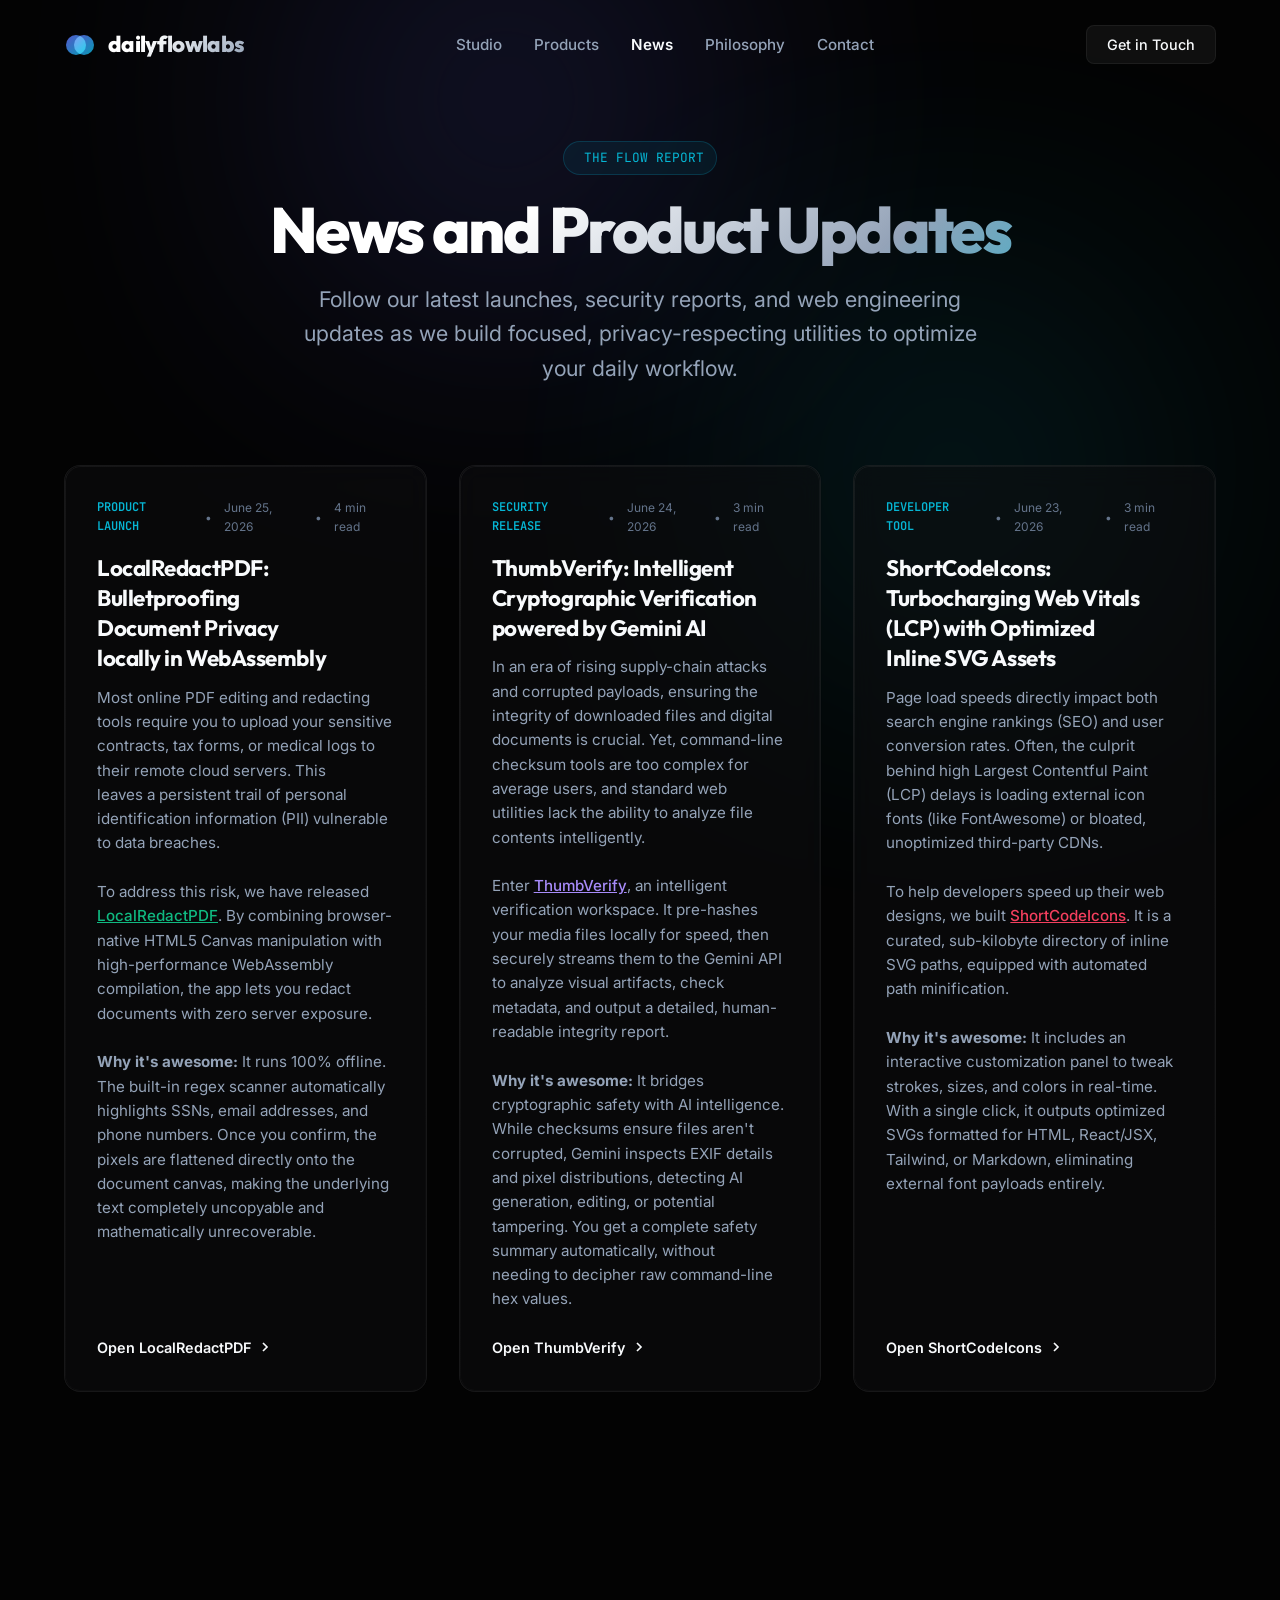
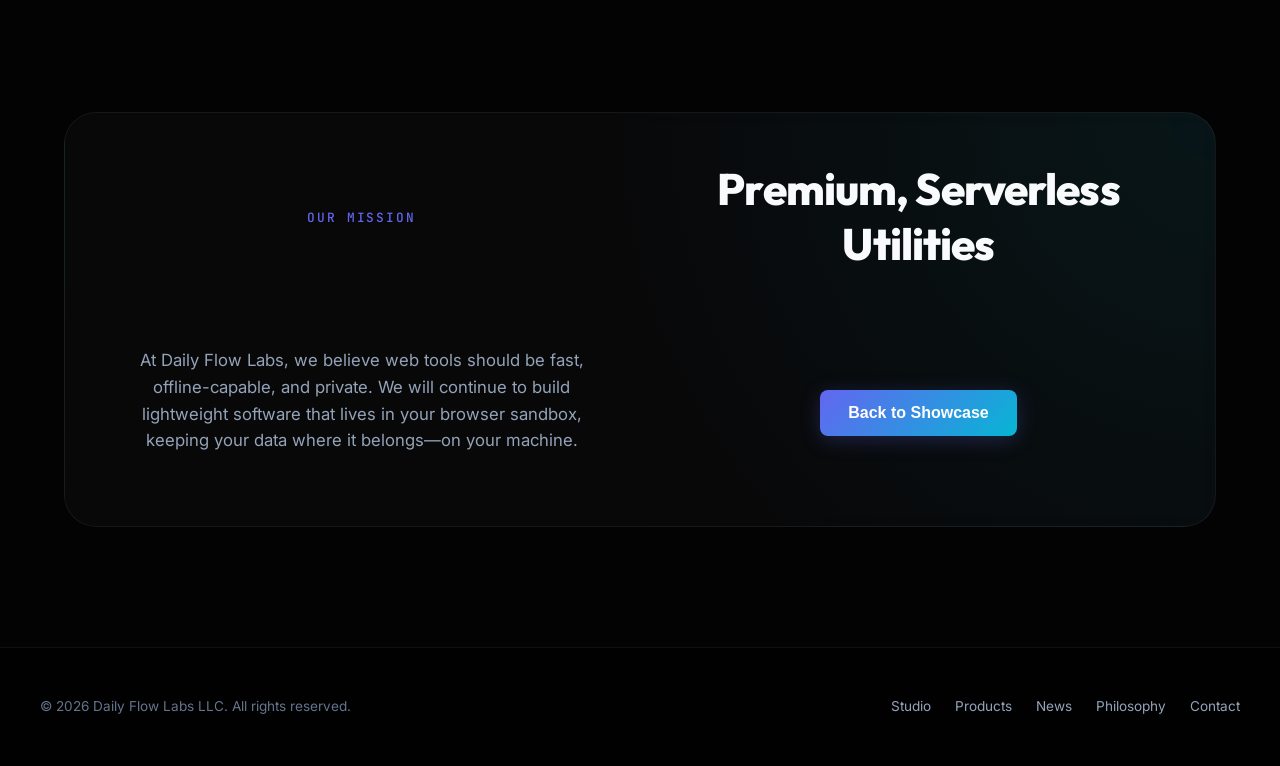
==== commit 41a213b0: "Update ThumbVerify copy to explain Gemini AI report verification" ====
--- a/news.html
+++ b/news.html
@@ -71,13 +71,13 @@
       },
       {
         "@type": "BlogPosting",
-        "headline": "ThumbVerify: Zero-Trust Cryptographic File Verification in a Single Click",
+        "headline": "ThumbVerify: Intelligent Cryptographic Verification powered by Gemini AI",
         "datePublished": "2026-06-24",
         "author": {
           "@type": "Organization",
           "name": "Daily Flow Labs LLC"
         },
-        "description": "Ensure media and document integrity with ThumbVerify, a browser-based utility that extracts EXIF metadata and matches cryptographic signatures offline.",
+        "description": "Ensure media and document integrity with ThumbVerify, a verification utility that pre-hashes files locally and streams them securely to Gemini AI to generate human-readable reports.",
         "url": "https://dailyflowlabs.com/news.html#thumbverify"
       },
       {
@@ -173,13 +173,13 @@
             <span>&bull;</span>
             <span>3 min read</span>
           </div>
-          <h2 class="news-card-title">ThumbVerify: Zero-Trust Cryptographic File Verification in a Single Click</h2>
+          <h2 class="news-card-title">ThumbVerify: Intelligent Cryptographic Verification powered by Gemini AI</h2>
           <p class="news-card-summary">
-            In an era of rising supply-chain attacks and corrupted payloads, ensuring the integrity of downloaded files and digital documents is crucial. Yet, command-line checksum tools are too complex for average users, and web utilities are privacy-intrusive.
-            <br><br>
-            Enter <a href="https://thumbverify.com" target="_blank" rel="noopener noreferrer" style="color: var(--accent-thumbverify); font-weight: 500; text-decoration: underline;">ThumbVerify</a>, a sleek, drag-and-drop browser workspace that processes files completely locally to extract metadata, run security audits, and generate SHA-256 cryptographic prints.
-            <br><br>
-            <strong>Why it's awesome:</strong> Instant browser-level processing ensures your images, archives, and spreadsheets are inspected instantly without leaving your system. It displays detailed EXIF camera tags and highlights pixel entropy variations side-by-side, so you can catch hidden edits and tampering effortlessly.
+            In an era of rising supply-chain attacks and corrupted payloads, ensuring the integrity of downloaded files and digital documents is crucial. Yet, command-line checksum tools are too complex for average users, and standard web utilities lack the ability to analyze file contents intelligently.
+            <br><br>
+            Enter <a href="https://thumbverify.com" target="_blank" rel="noopener noreferrer" style="color: var(--accent-thumbverify); font-weight: 500; text-decoration: underline;">ThumbVerify</a>, an intelligent verification workspace. It pre-hashes your media files locally for speed, then securely streams them to the Gemini API to analyze visual artifacts, check metadata, and output a detailed, human-readable integrity report.
+            <br><br>
+            <strong>Why it's awesome:</strong> It bridges cryptographic safety with AI intelligence. While checksums ensure files aren't corrupted, Gemini inspects EXIF details and pixel distributions, detecting AI generation, editing, or potential tampering. You get a complete safety summary automatically, without needing to decipher raw command-line hex values.
           </p>
           <a href="https://thumbverify.com" target="_blank" rel="noopener noreferrer" class="news-card-link">
             Open ThumbVerify
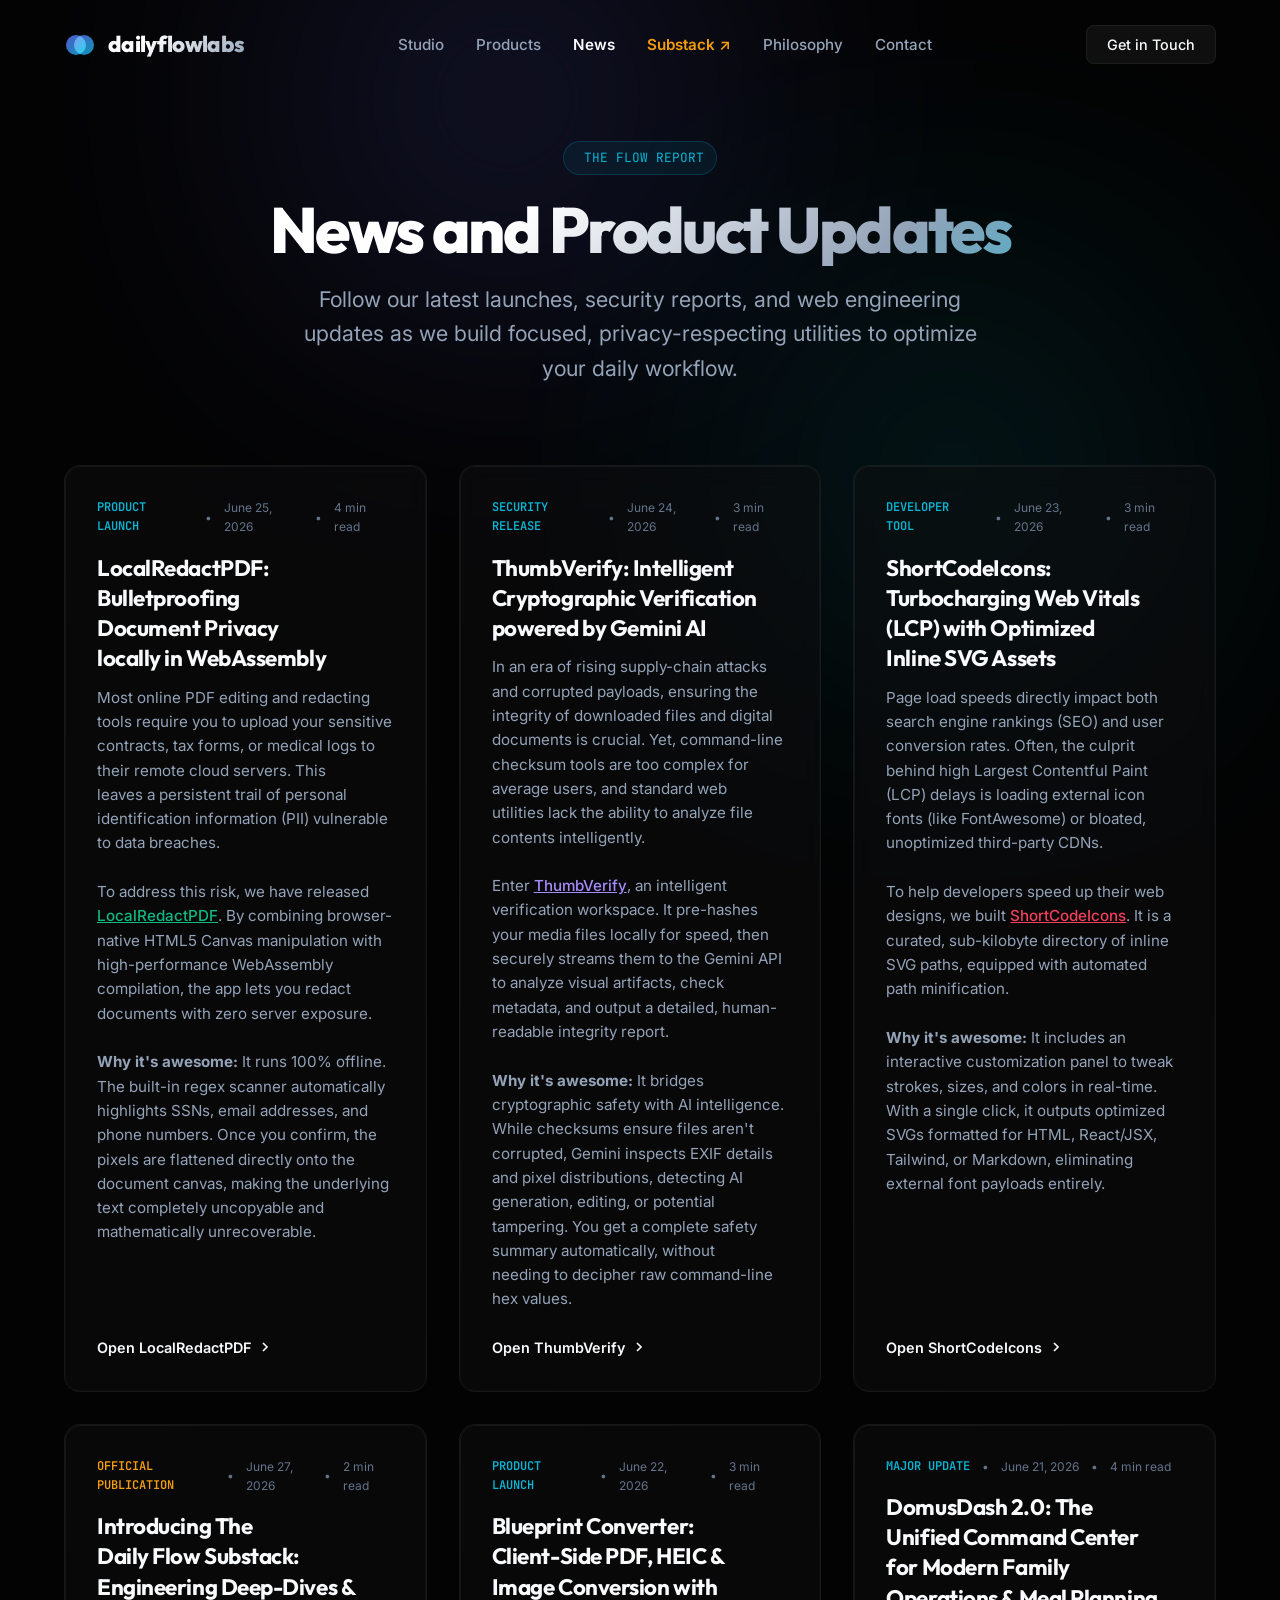
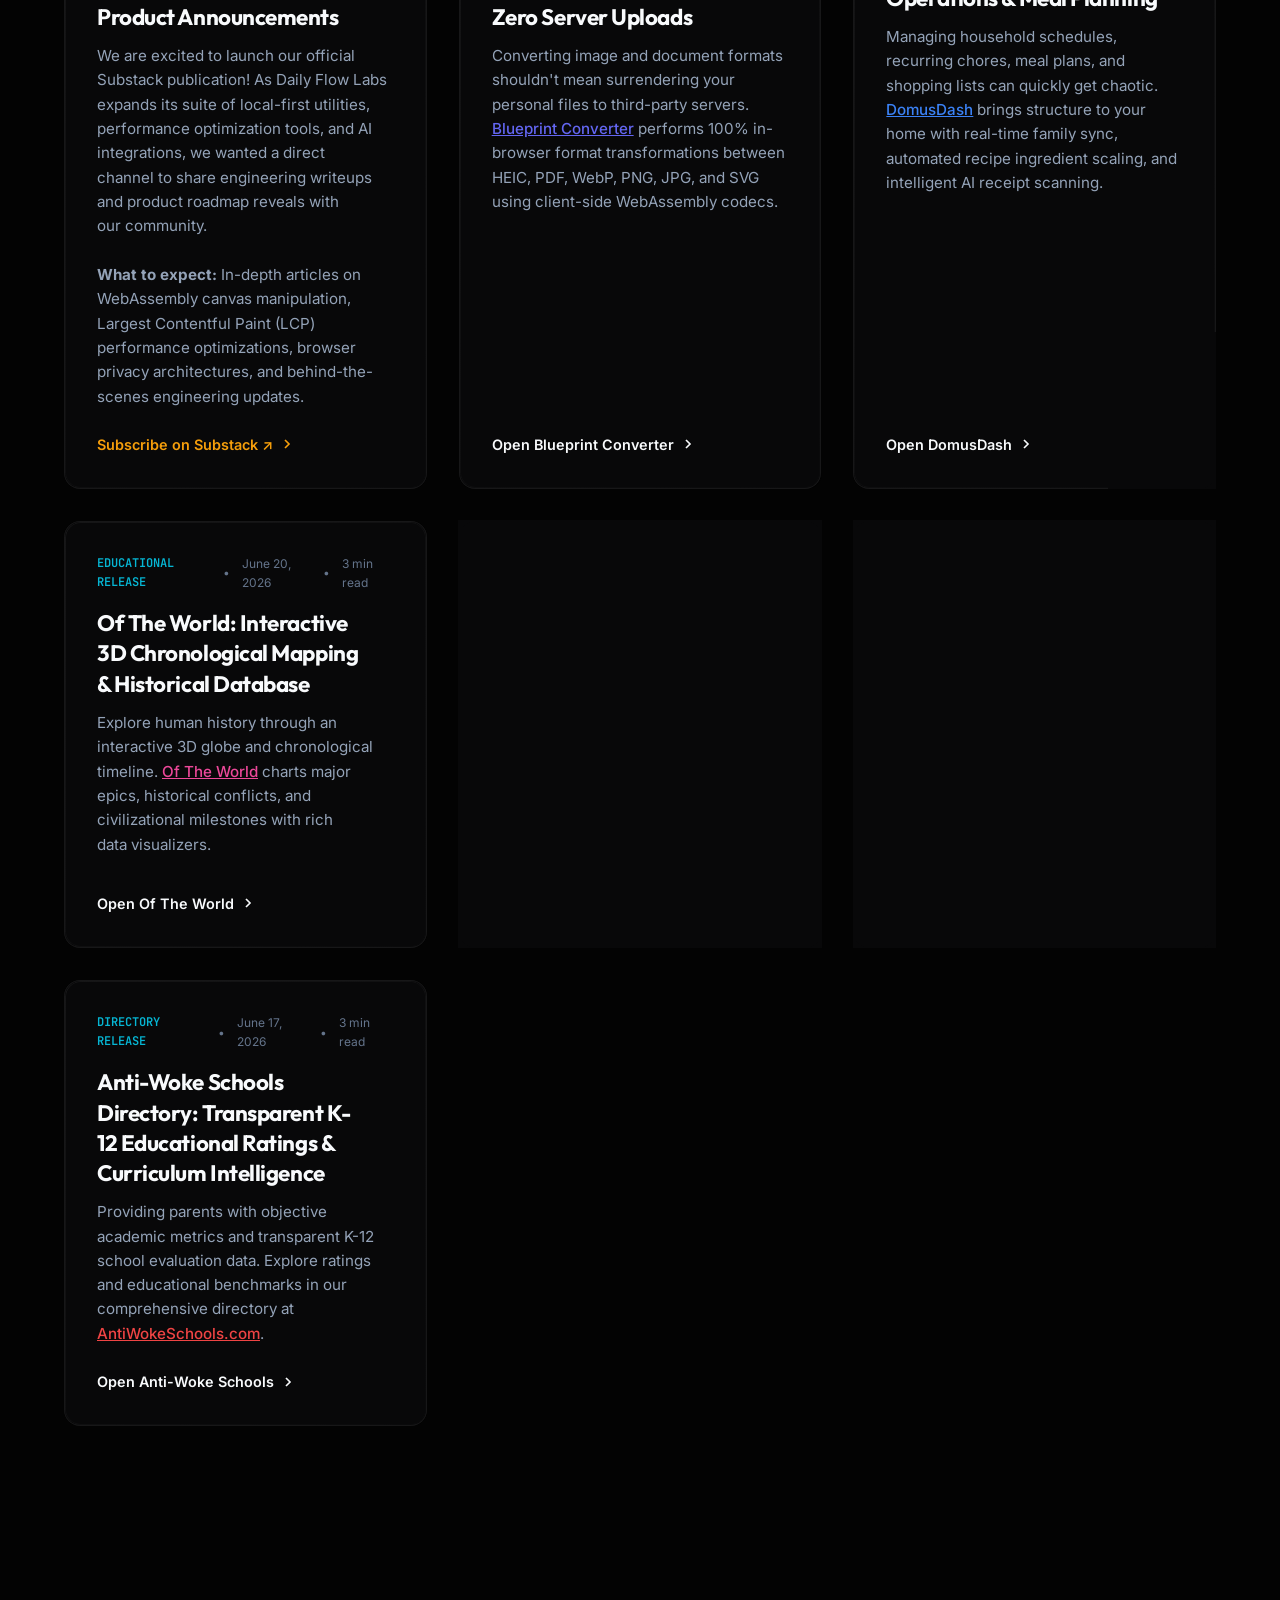
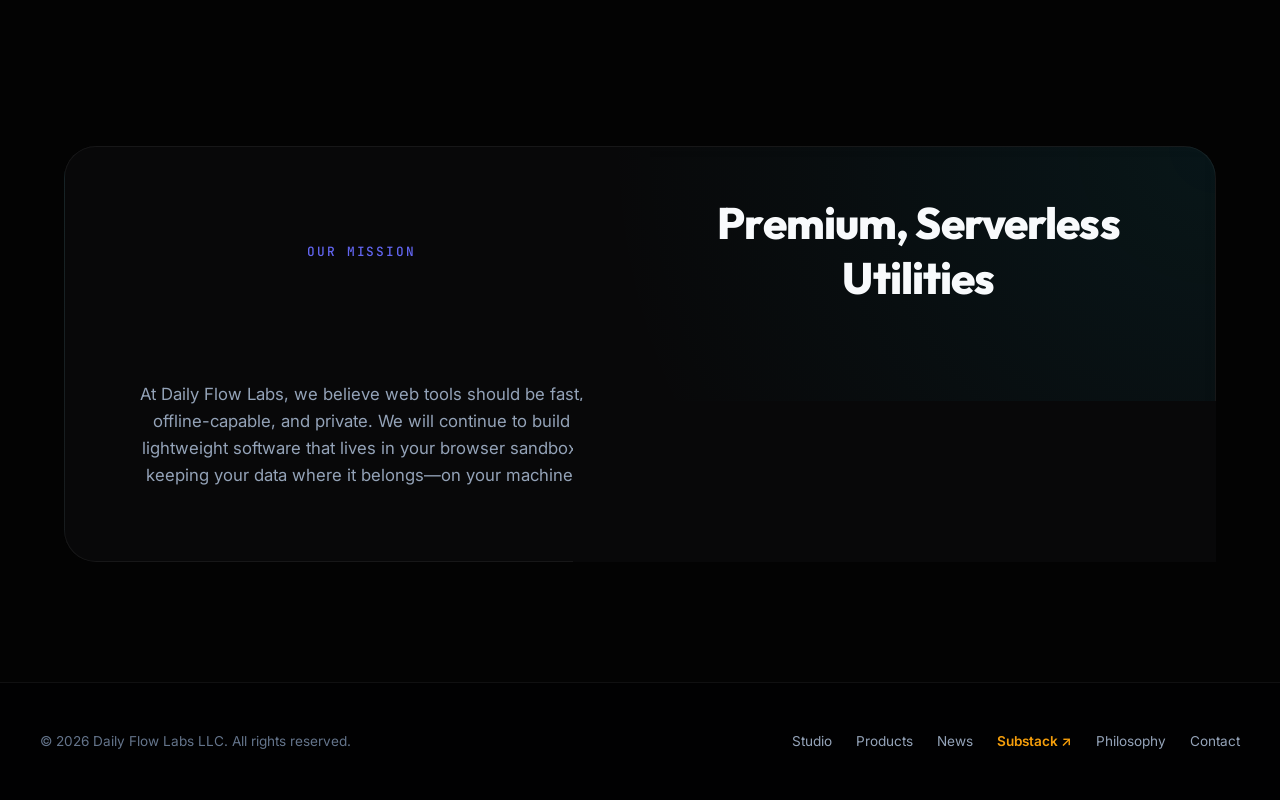
==== commit 29381559: "Add Substack links and news articles for all launched studio applications" ====
--- a/news.html
+++ b/news.html
@@ -34,6 +34,14 @@
   <meta property="twitter:title" content="News & Updates | Daily Flow Labs LLC">
   <meta property="twitter:description" content="Stay updated with our latest local-first utility apps, WebAssembly releases, and offline-capable software updates.">
   <meta property="twitter:image" content="https://dailyflowlabs.com/assets/og-cover.png">
+
+  <!-- Favicons & Manifest -->
+  <link rel="icon" type="image/x-icon" href="/favicon.ico">
+  <link rel="icon" type="image/svg+xml" href="/assets/favicon.svg">
+  <link rel="icon" type="image/png" sizes="32x32" href="/assets/favicon-32x32.png">
+  <link rel="icon" type="image/png" sizes="16x16" href="/assets/favicon-16x16.png">
+  <link rel="apple-touch-icon" sizes="180x180" href="/assets/apple-touch-icon.png">
+  <link rel="manifest" href="/site.webmanifest">
 
   <!-- Style Sheets -->
   <link rel="stylesheet" href="index.css">
@@ -94,7 +102,18 @@
     ]
   }
   </script>
+
+
+  <!-- Microsoft Clarity -->
+  <script type="text/javascript">
+      (function(c,l,a,r,i,t,y){
+          c[a]=c[a]||function(){(c[a].q=c[a].q||[]).push(arguments)};
+          t=l.createElement(r);t.async=1;t.src="https://www.clarity.ms/tag/"+i;
+          y=l.getElementsByTagName(r)[0];y.parentNode.insertBefore(t,y);
+      })(window, document, "clarity", "script", "xdqpivby3i");
+  </script>
 </head>
+
 <body>
 
   <!-- Background Orbs -->
@@ -113,9 +132,11 @@
           <li><a href="index.html#about" class="nav-link">Studio</a></li>
           <li><a href="index.html#products" class="nav-link">Products</a></li>
           <li><a href="news.html" class="nav-link" style="color: var(--text-primary); font-weight: 600;">News</a></li>
+          <li><a href="https://substack.com/@dailyflowlabs" target="_blank" rel="noopener noreferrer" class="nav-link" style="color: #f59e0b; font-weight: 600;">Substack ↗</a></li>
           <li><a href="index.html#philosophy" class="nav-link">Philosophy</a></li>
           <li><a href="index.html#contact" class="nav-link">Contact</a></li>
         </ul>
+
       </nav>
       <a href="index.html#contact">
         <button class="btn-contact">Get in Touch</button>
@@ -206,6 +227,141 @@
           </p>
           <a href="https://shortcodeicons.com" target="_blank" rel="noopener noreferrer" class="news-card-link">
             Open ShortCodeIcons
+            <svg width="16" height="16" viewBox="0 0 24 24" fill="none" stroke="currentColor" stroke-width="2.5"><polyline points="9 18 15 12 9 6"/></svg>
+          </a>
+        </article>
+
+        <!-- ARTICLE 4: Substack Official Launch -->
+        <article class="news-card native-reveal reveal" id="substack">
+          <div class="news-card-meta">
+            <span class="news-card-category" style="color: #f59e0b;">Official Publication</span>
+            <span>&bull;</span>
+            <time datetime="2026-06-27">June 27, 2026</time>
+            <span>&bull;</span>
+            <span>2 min read</span>
+          </div>
+          <h2 class="news-card-title">Introducing The Daily Flow Substack: Engineering Deep-Dives & Product Announcements</h2>
+          <p class="news-card-summary">
+            We are excited to launch our official Substack publication! As Daily Flow Labs expands its suite of local-first utilities, performance optimization tools, and AI integrations, we wanted a direct channel to share engineering writeups and product roadmap reveals with our community.
+            <br><br>
+            <strong>What to expect:</strong> In-depth articles on WebAssembly canvas manipulation, Largest Contentful Paint (LCP) performance optimizations, browser privacy architectures, and behind-the-scenes engineering updates.
+          </p>
+          <a href="https://substack.com/@dailyflowlabs" target="_blank" rel="noopener noreferrer" class="news-card-link" style="color: #f59e0b;">
+            Subscribe on Substack ↗
+            <svg width="16" height="16" viewBox="0 0 24 24" fill="none" stroke="currentColor" stroke-width="2.5"><polyline points="9 18 15 12 9 6"/></svg>
+          </a>
+        </article>
+
+        <!-- ARTICLE 5: Blueprint Converter -->
+        <article class="news-card native-reveal reveal" id="blueprintconverter">
+          <div class="news-card-meta">
+            <span class="news-card-category">Product Launch</span>
+            <span>&bull;</span>
+            <time datetime="2026-06-22">June 22, 2026</time>
+            <span>&bull;</span>
+            <span>3 min read</span>
+          </div>
+          <h2 class="news-card-title">Blueprint Converter: Client-Side PDF, HEIC & Image Conversion with Zero Server Uploads</h2>
+          <p class="news-card-summary">
+            Converting image and document formats shouldn't mean surrendering your personal files to third-party servers. <a href="https://blueprintconverter.com" target="_blank" rel="noopener noreferrer" style="color: #6366f1; font-weight: 500; text-decoration: underline;">Blueprint Converter</a> performs 100% in-browser format transformations between HEIC, PDF, WebP, PNG, JPG, and SVG using client-side WebAssembly codecs.
+          </p>
+          <a href="https://blueprintconverter.com" target="_blank" rel="noopener noreferrer" class="news-card-link">
+            Open Blueprint Converter
+            <svg width="16" height="16" viewBox="0 0 24 24" fill="none" stroke="currentColor" stroke-width="2.5"><polyline points="9 18 15 12 9 6"/></svg>
+          </a>
+        </article>
+
+        <!-- ARTICLE 6: DomusDash -->
+        <article class="news-card native-reveal reveal" id="domusdash">
+          <div class="news-card-meta">
+            <span class="news-card-category">Major Update</span>
+            <span>&bull;</span>
+            <time datetime="2026-06-21">June 21, 2026</time>
+            <span>&bull;</span>
+            <span>4 min read</span>
+          </div>
+          <h2 class="news-card-title">DomusDash 2.0: The Unified Command Center for Modern Family Operations & Meal Planning</h2>
+          <p class="news-card-summary">
+            Managing household schedules, recurring chores, meal plans, and shopping lists can quickly get chaotic. <a href="https://domusdash.com" target="_blank" rel="noopener noreferrer" style="color: #3b82f6; font-weight: 500; text-decoration: underline;">DomusDash</a> brings structure to your home with real-time family sync, automated recipe ingredient scaling, and intelligent AI receipt scanning.
+          </p>
+          <a href="https://domusdash.com" target="_blank" rel="noopener noreferrer" class="news-card-link">
+            Open DomusDash
+            <svg width="16" height="16" viewBox="0 0 24 24" fill="none" stroke="currentColor" stroke-width="2.5"><polyline points="9 18 15 12 9 6"/></svg>
+          </a>
+        </article>
+
+        <!-- ARTICLE 7: Of The World -->
+        <article class="news-card native-reveal reveal" id="oftheworld">
+          <div class="news-card-meta">
+            <span class="news-card-category">Educational Release</span>
+            <span>&bull;</span>
+            <time datetime="2026-06-20">June 20, 2026</time>
+            <span>&bull;</span>
+            <span>3 min read</span>
+          </div>
+          <h2 class="news-card-title">Of The World: Interactive 3D Chronological Mapping & Historical Database</h2>
+          <p class="news-card-summary">
+            Explore human history through an interactive 3D globe and chronological timeline. <a href="https://oftheworld.io" target="_blank" rel="noopener noreferrer" style="color: #ec4899; font-weight: 500; text-decoration: underline;">Of The World</a> charts major epics, historical conflicts, and civilizational milestones with rich data visualizers.
+          </p>
+          <a href="https://oftheworld.io" target="_blank" rel="noopener noreferrer" class="news-card-link">
+            Open Of The World
+            <svg width="16" height="16" viewBox="0 0 24 24" fill="none" stroke="currentColor" stroke-width="2.5"><polyline points="9 18 15 12 9 6"/></svg>
+          </a>
+        </article>
+
+        <!-- ARTICLE 8: IronDial -->
+        <article class="news-card native-reveal reveal" id="irondial">
+          <div class="news-card-meta">
+            <span class="news-card-category">Wellness App</span>
+            <span>&bull;</span>
+            <time datetime="2026-06-19">June 19, 2026</time>
+            <span>&bull;</span>
+            <span>3 min read</span>
+          </div>
+          <h2 class="news-card-title">IronDial: Hands-Free Voice Fitness Tracking & Real-Time Gym Analytics</h2>
+          <p class="news-card-summary">
+            Log sets, reps, and rest intervals effortlessly while training at the gym. <a href="https://irondial.app" target="_blank" rel="noopener noreferrer" style="color: #f59e0b; font-weight: 500; text-decoration: underline;">IronDial</a> pairs hands-free voice dictation with visual timer dials to streamline your workouts.
+          </p>
+          <a href="https://irondial.app" target="_blank" rel="noopener noreferrer" class="news-card-link">
+            Open IronDial
+            <svg width="16" height="16" viewBox="0 0 24 24" fill="none" stroke="currentColor" stroke-width="2.5"><polyline points="9 18 15 12 9 6"/></svg>
+          </a>
+        </article>
+
+        <!-- ARTICLE 9: Free QR Code Generator Pro -->
+        <article class="news-card native-reveal reveal" id="freeqrcode">
+          <div class="news-card-meta">
+            <span class="news-card-category">Utility Tool</span>
+            <span>&bull;</span>
+            <time datetime="2026-06-18">June 18, 2026</time>
+            <span>&bull;</span>
+            <span>2 min read</span>
+          </div>
+          <h2 class="news-card-title">Free QR Code Generator Pro: Vector-Grade SVG QR Codes with Dynamic Styling & Zero Tracking</h2>
+          <p class="news-card-summary">
+            Create high-resolution vector QR codes for print and web marketing without subscription paywalls or tracking redirects. <a href="https://freeqrcode.pro" target="_blank" rel="noopener noreferrer" style="color: #10b981; font-weight: 500; text-decoration: underline;">Free QR Code Generator Pro</a> exports clean SVG and PNG formats instantly.
+          </p>
+          <a href="https://freeqrcode.pro" target="_blank" rel="noopener noreferrer" class="news-card-link">
+            Open Free QR Code Generator Pro
+            <svg width="16" height="16" viewBox="0 0 24 24" fill="none" stroke="currentColor" stroke-width="2.5"><polyline points="9 18 15 12 9 6"/></svg>
+          </a>
+        </article>
+
+        <!-- ARTICLE 10: Anti-Woke Schools -->
+        <article class="news-card native-reveal reveal" id="antiwokeschools">
+          <div class="news-card-meta">
+            <span class="news-card-category">Directory Release</span>
+            <span>&bull;</span>
+            <time datetime="2026-06-17">June 17, 2026</time>
+            <span>&bull;</span>
+            <span>3 min read</span>
+          </div>
+          <h2 class="news-card-title">Anti-Woke Schools Directory: Transparent K-12 Educational Ratings & Curriculum Intelligence</h2>
+          <p class="news-card-summary">
+            Providing parents with objective academic metrics and transparent K-12 school evaluation data. Explore ratings and educational benchmarks in our comprehensive directory at <a href="https://antiwokeschools.com" target="_blank" rel="noopener noreferrer" style="color: #ef4444; font-weight: 500; text-decoration: underline;">AntiWokeSchools.com</a>.
+          </p>
+          <a href="https://antiwokeschools.com" target="_blank" rel="noopener noreferrer" class="news-card-link">
+            Open Anti-Woke Schools
             <svg width="16" height="16" viewBox="0 0 24 24" fill="none" stroke="currentColor" stroke-width="2.5"><polyline points="9 18 15 12 9 6"/></svg>
           </a>
         </article>
@@ -238,6 +394,7 @@
         <li><a href="index.html#about">Studio</a></li>
         <li><a href="index.html#products">Products</a></li>
         <li><a href="news.html">News</a></li>
+        <li><a href="https://substack.com/@dailyflowlabs" target="_blank" rel="noopener noreferrer" style="color: #f59e0b; font-weight: 600;">Substack ↗</a></li>
         <li><a href="index.html#philosophy">Philosophy</a></li>
         <li><a href="index.html#contact">Contact</a></li>
       </ul>
@@ -246,3 +403,4 @@
 
 </body>
 </html>
+
--- a/index.css
+++ b/index.css
@@ -1164,6 +1164,107 @@
   to { opacity: 1; transform: translateY(0); }
 }
 
+/* --- Newsletter Section --- */
+.newsletter-section {
+  border-top: 1px solid var(--border-color);
+  padding: 80px 24px;
+  background: #08080a;
+}
+
+.newsletter-container {
+  max-width: 600px;
+  margin: 0 auto;
+  text-align: center;
+}
+
+.newsletter-header h2 {
+  font-size: 2.25rem;
+  font-weight: 700;
+  letter-spacing: -0.03em;
+  margin-bottom: 12px;
+  color: var(--text-primary);
+}
+
+.newsletter-header p {
+  font-size: 1rem;
+  color: var(--text-muted);
+  margin-bottom: 32px;
+  line-height: 1.6;
+}
+
+.newsletter-form {
+  display: flex;
+  justify-content: center;
+}
+
+.newsletter-input-group {
+  display: flex;
+  width: 100%;
+  max-width: 460px;
+  background: rgba(255, 255, 255, 0.03);
+  border: 1px solid var(--border-color);
+  border-radius: 9999px;
+  padding: 6px;
+  transition: border-color 0.2s, box-shadow 0.2s;
+}
+
+.newsletter-input-group:focus-within {
+  border-color: rgba(255, 255, 255, 0.3);
+}
+
+.newsletter-input-group input {
+  flex: 1;
+  background: transparent;
+  border: none;
+  padding: 8px 18px;
+  color: var(--text-primary);
+  font-size: 0.95rem;
+  outline: none;
+}
+
+.newsletter-input-group input::placeholder {
+  color: var(--text-muted);
+}
+
+.newsletter-input-group button {
+  background: var(--text-primary);
+  color: #000;
+  border: none;
+  padding: 8px 24px;
+  font-weight: 600;
+  font-size: 0.9rem;
+  border-radius: 9999px;
+  cursor: pointer;
+  display: flex;
+  align-items: center;
+  justify-content: center;
+  transition: opacity 0.2s;
+}
+
+.newsletter-input-group button:hover {
+  opacity: 0.9;
+}
+
+.newsletter-input-group button:disabled {
+  background: #333;
+  color: #666;
+  cursor: not-allowed;
+}
+
+.newsletter-message {
+  margin-top: 16px;
+  font-size: 0.88rem;
+  min-height: 1.25rem;
+}
+
+.newsletter-message.success {
+  color: #4ade80;
+}
+
+.newsletter-message.error {
+  color: #f87171;
+}
+
 /* --- Footer --- */
 footer {
   border-top: 1px solid var(--border-color);
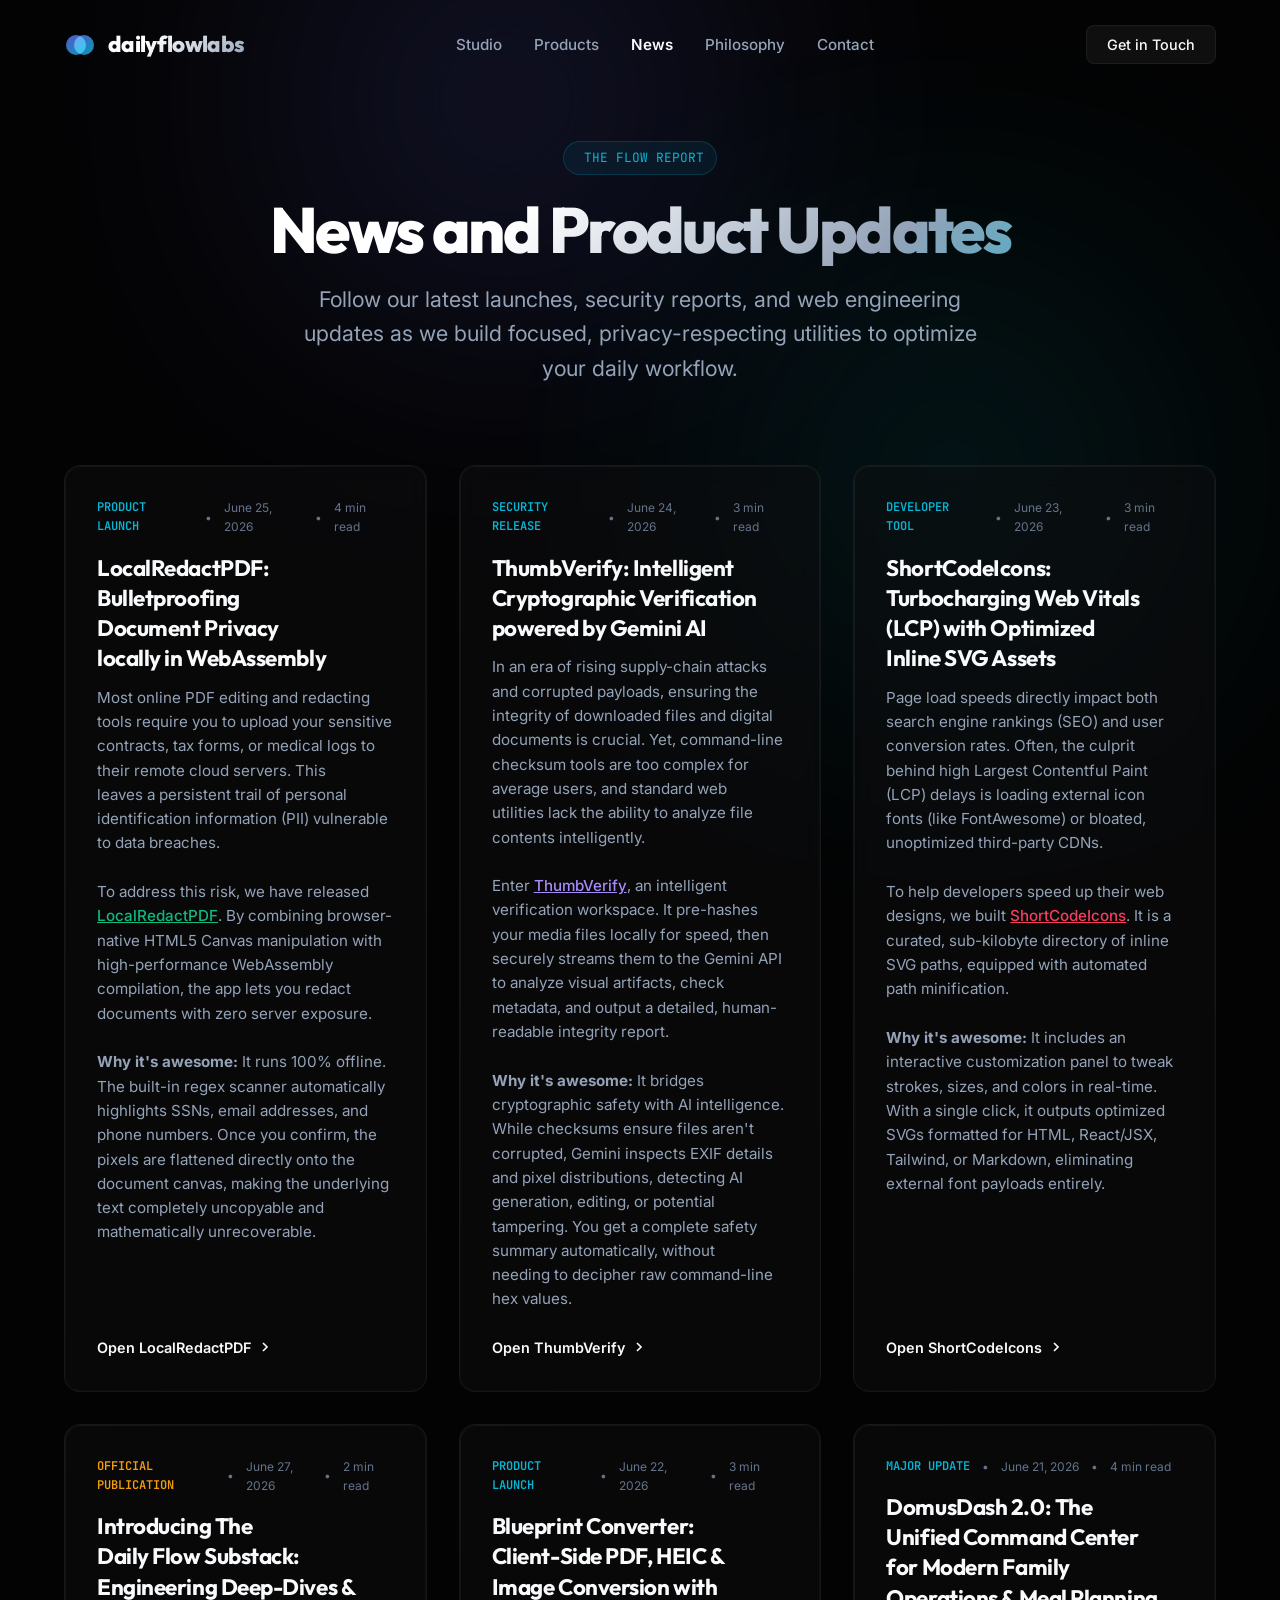
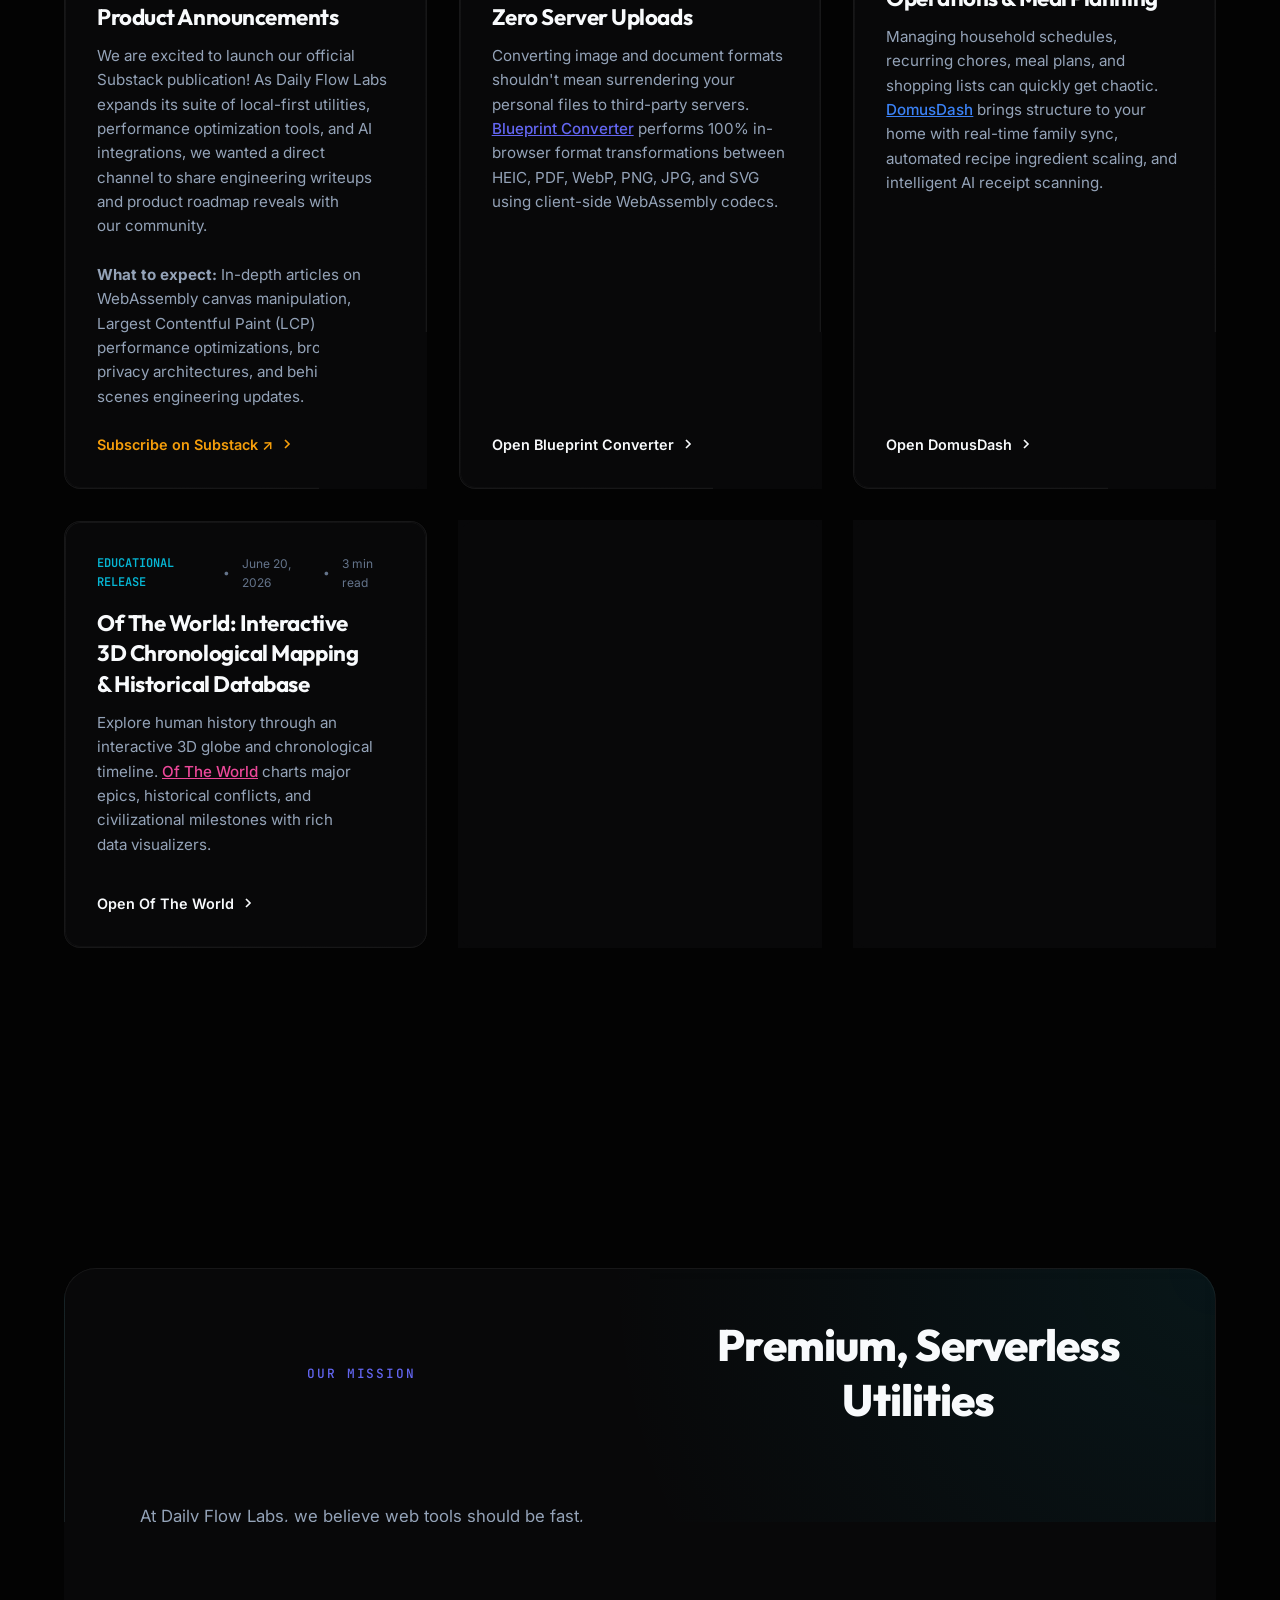
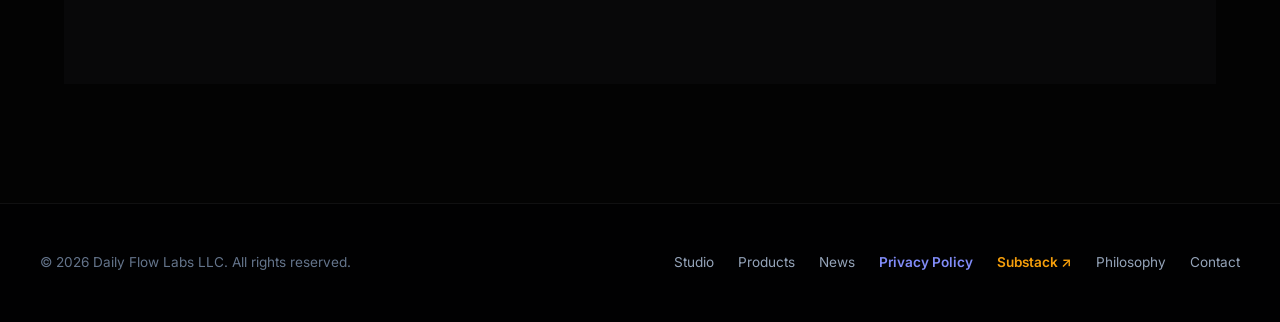
==== commit bfcac8b6: "feat: add Privacy Policy page for Daily Flow Labs LLC" ====
--- a/news.html
+++ b/news.html
@@ -107,6 +107,7 @@
   <!-- Microsoft Clarity -->
   <script type="text/javascript">
       (function(c,l,a,r,i,t,y){
+                var h=window.location.hostname; if(h.includes("localhost")||h.includes("127.0.0.1")||h.startsWith("dev.")) return;
           c[a]=c[a]||function(){(c[a].q=c[a].q||[]).push(arguments)};
           t=l.createElement(r);t.async=1;t.src="https://www.clarity.ms/tag/"+i;
           y=l.getElementsByTagName(r)[0];y.parentNode.insertBefore(t,y);
@@ -132,10 +133,10 @@
           <li><a href="index.html#about" class="nav-link">Studio</a></li>
           <li><a href="index.html#products" class="nav-link">Products</a></li>
           <li><a href="news.html" class="nav-link" style="color: var(--text-primary); font-weight: 600;">News</a></li>
-          <li><a href="https://substack.com/@dailyflowlabs" target="_blank" rel="noopener noreferrer" class="nav-link" style="color: #f59e0b; font-weight: 600;">Substack ↗</a></li>
           <li><a href="index.html#philosophy" class="nav-link">Philosophy</a></li>
           <li><a href="index.html#contact" class="nav-link">Contact</a></li>
         </ul>
+
 
       </nav>
       <a href="index.html#contact">
@@ -347,24 +348,6 @@
           </a>
         </article>
 
-        <!-- ARTICLE 10: Anti-Woke Schools -->
-        <article class="news-card native-reveal reveal" id="antiwokeschools">
-          <div class="news-card-meta">
-            <span class="news-card-category">Directory Release</span>
-            <span>&bull;</span>
-            <time datetime="2026-06-17">June 17, 2026</time>
-            <span>&bull;</span>
-            <span>3 min read</span>
-          </div>
-          <h2 class="news-card-title">Anti-Woke Schools Directory: Transparent K-12 Educational Ratings & Curriculum Intelligence</h2>
-          <p class="news-card-summary">
-            Providing parents with objective academic metrics and transparent K-12 school evaluation data. Explore ratings and educational benchmarks in our comprehensive directory at <a href="https://antiwokeschools.com" target="_blank" rel="noopener noreferrer" style="color: #ef4444; font-weight: 500; text-decoration: underline;">AntiWokeSchools.com</a>.
-          </p>
-          <a href="https://antiwokeschools.com" target="_blank" rel="noopener noreferrer" class="news-card-link">
-            Open Anti-Woke Schools
-            <svg width="16" height="16" viewBox="0 0 24 24" fill="none" stroke="currentColor" stroke-width="2.5"><polyline points="9 18 15 12 9 6"/></svg>
-          </a>
-        </article>
 
       </div>
     </section>
@@ -394,6 +377,7 @@
         <li><a href="index.html#about">Studio</a></li>
         <li><a href="index.html#products">Products</a></li>
         <li><a href="news.html">News</a></li>
+        <li><a href="privacy.html" style="color: #818cf8; font-weight: 600;">Privacy Policy</a></li>
         <li><a href="https://substack.com/@dailyflowlabs" target="_blank" rel="noopener noreferrer" style="color: #f59e0b; font-weight: 600;">Substack ↗</a></li>
         <li><a href="index.html#philosophy">Philosophy</a></li>
         <li><a href="index.html#contact">Contact</a></li>
